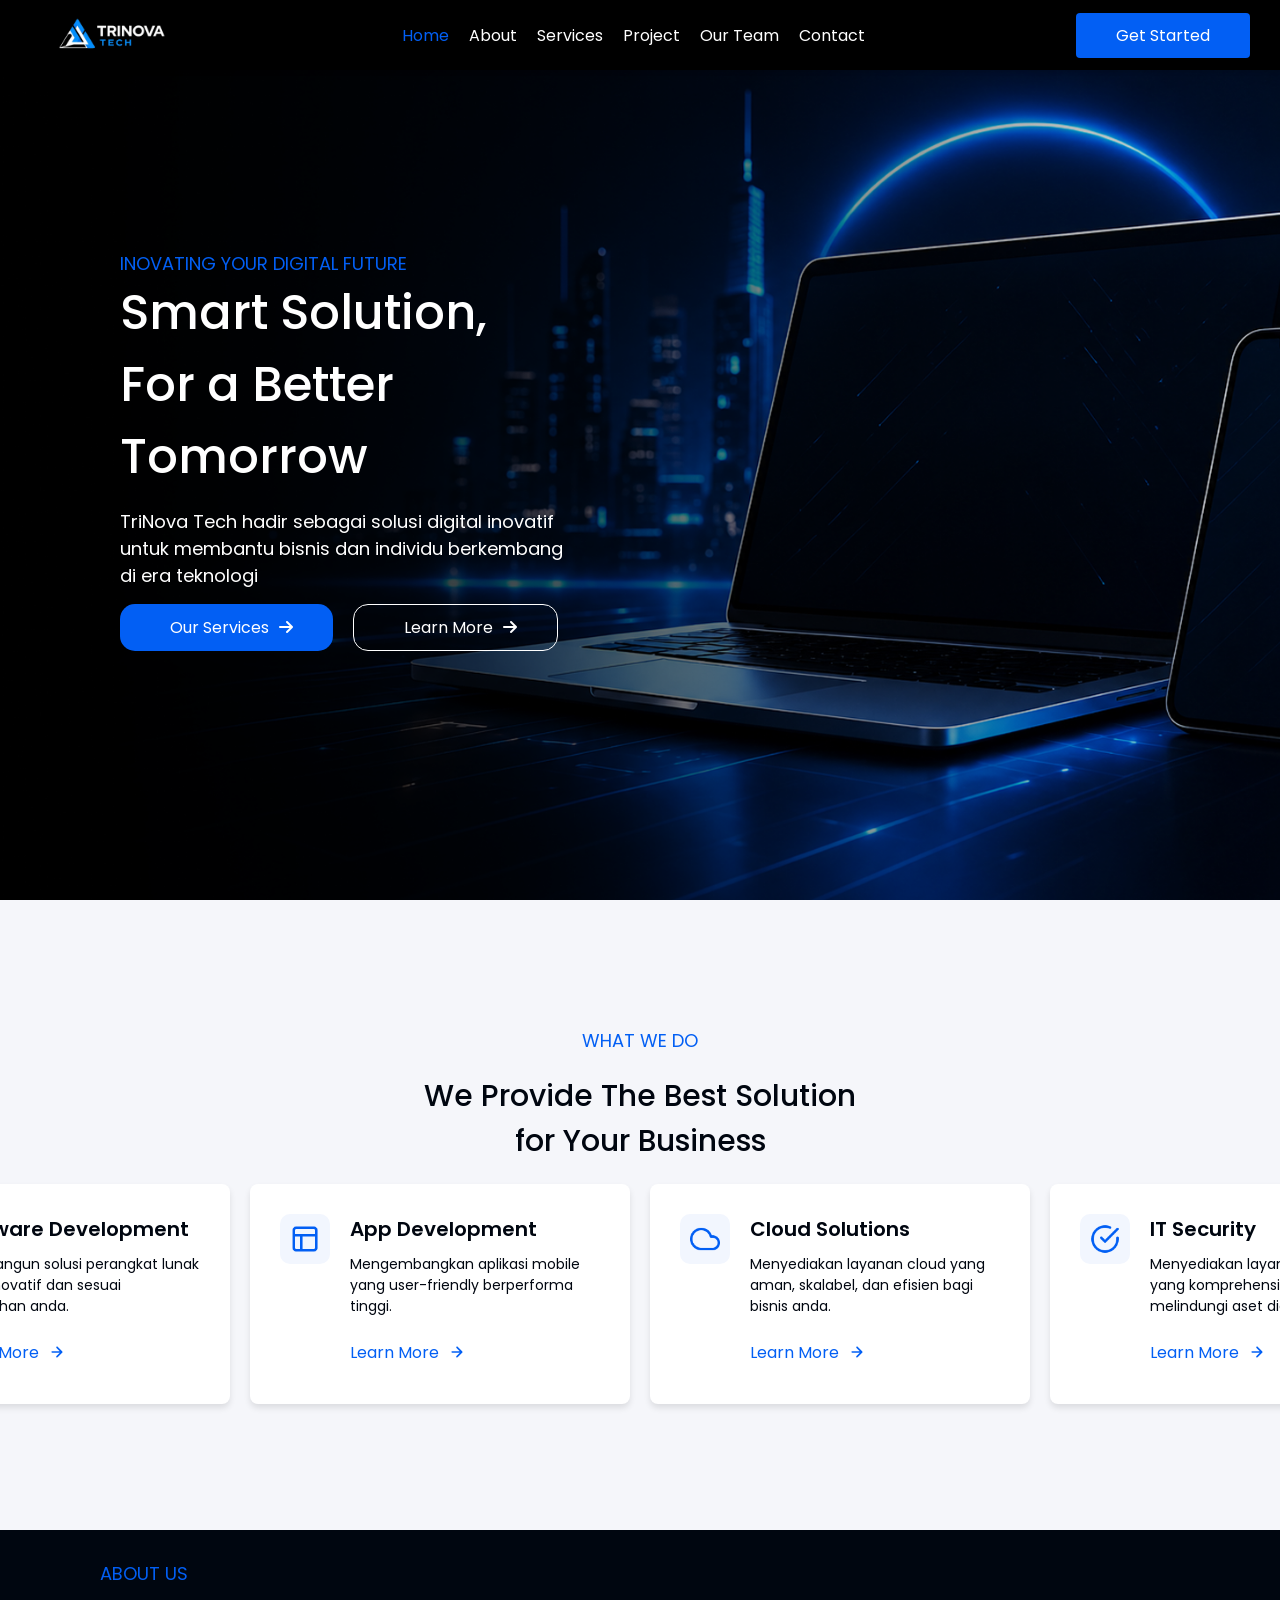
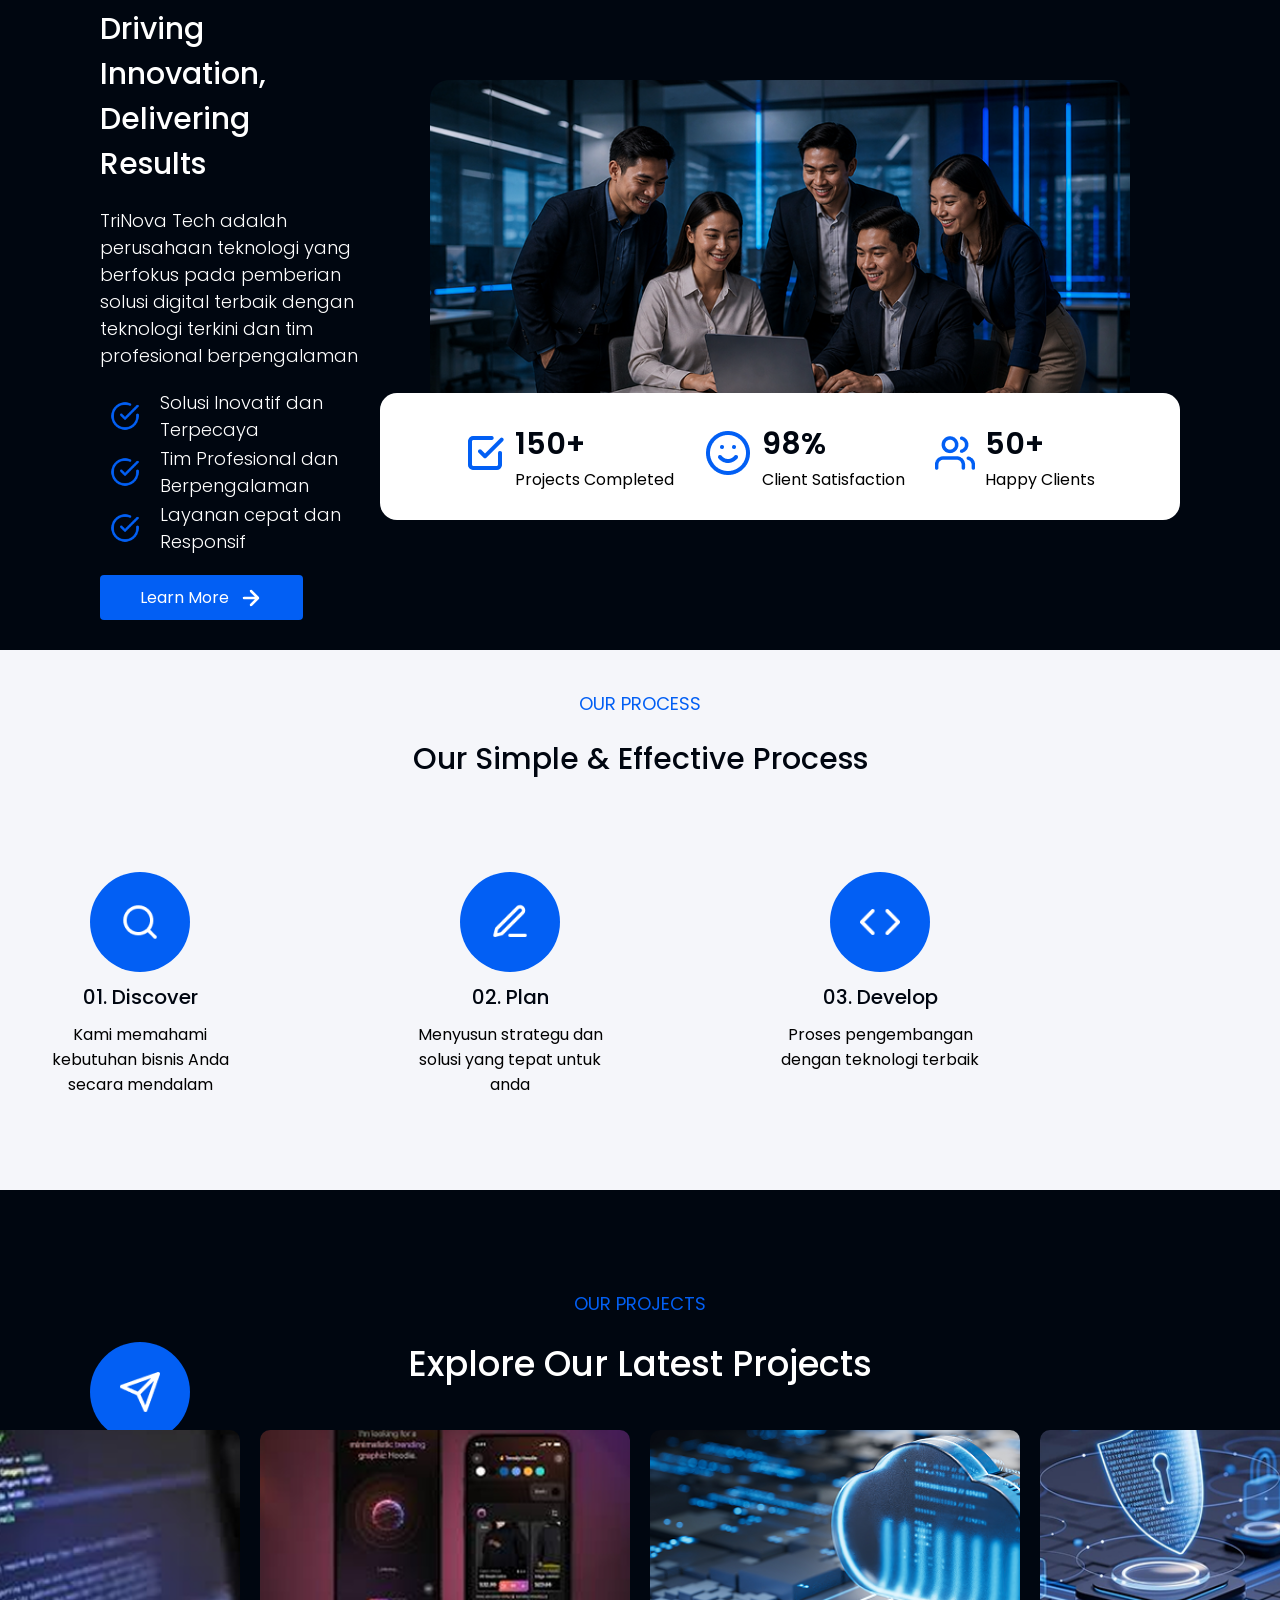
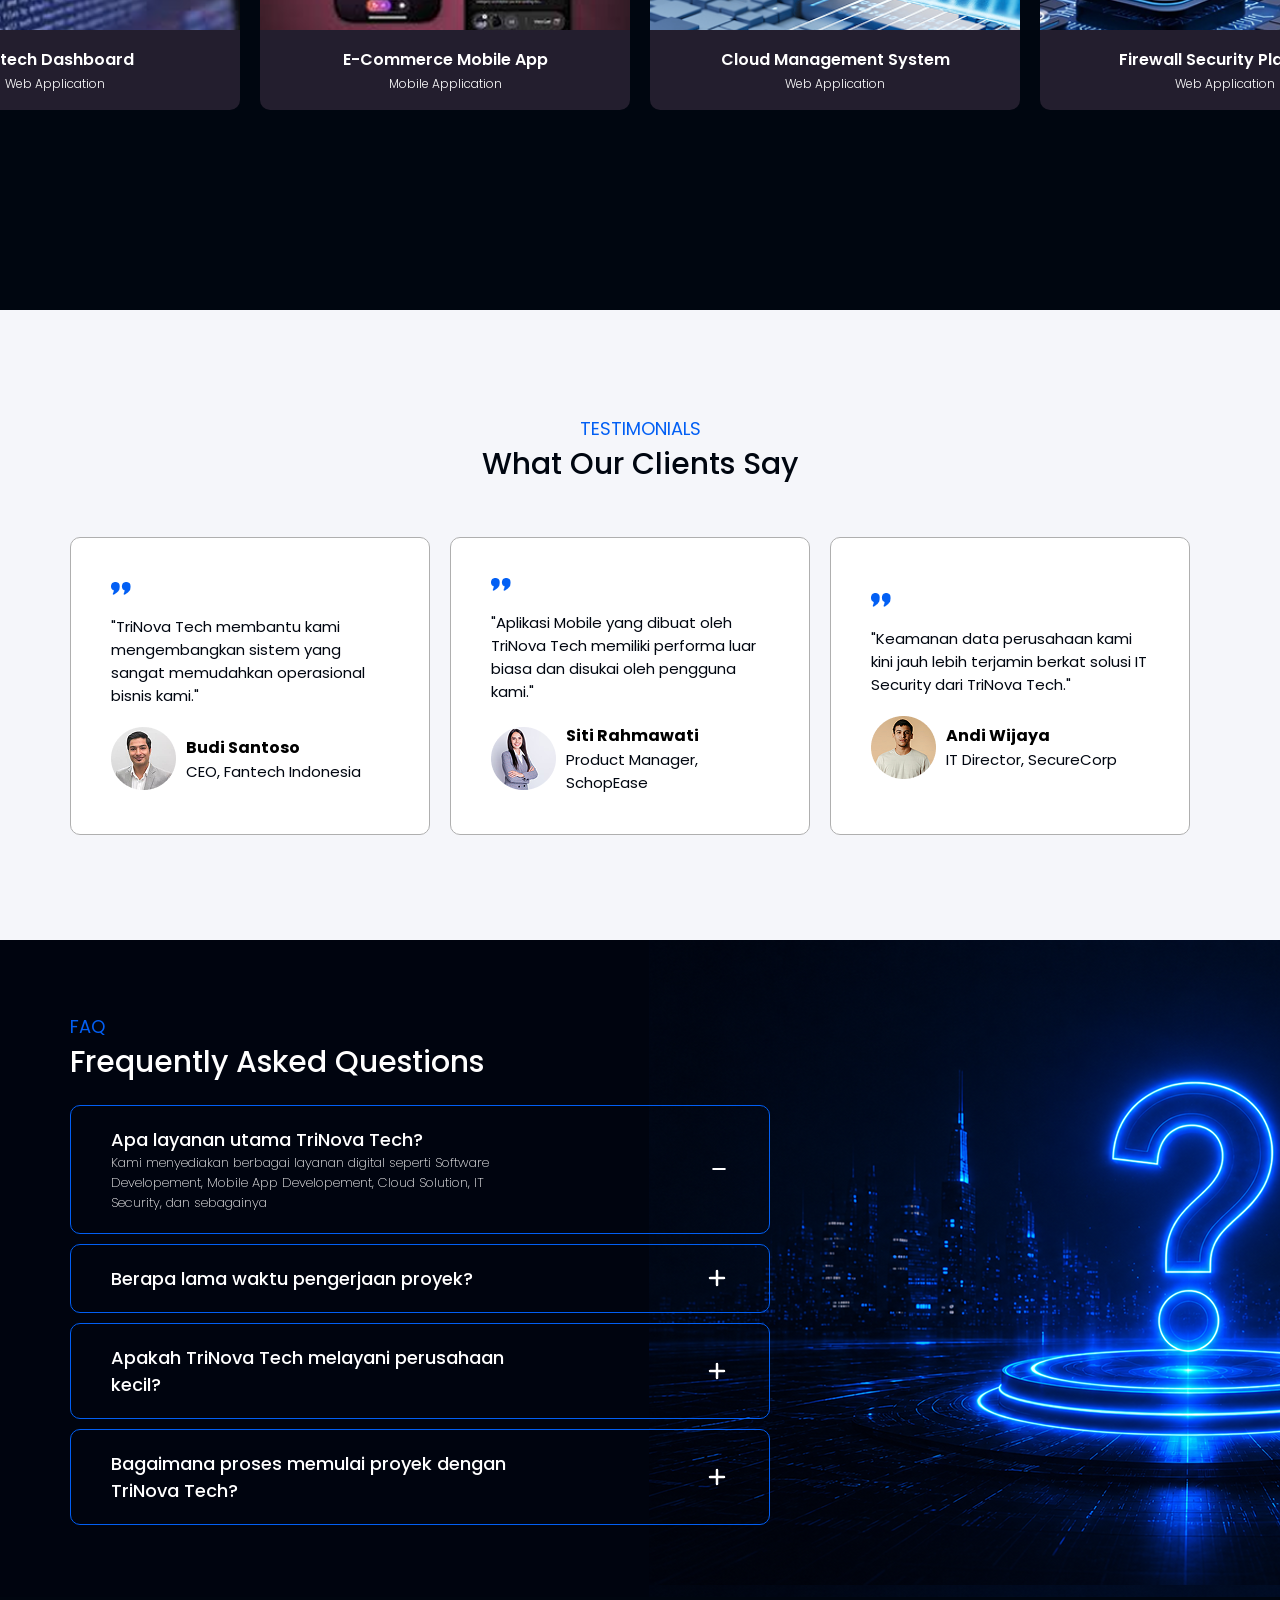
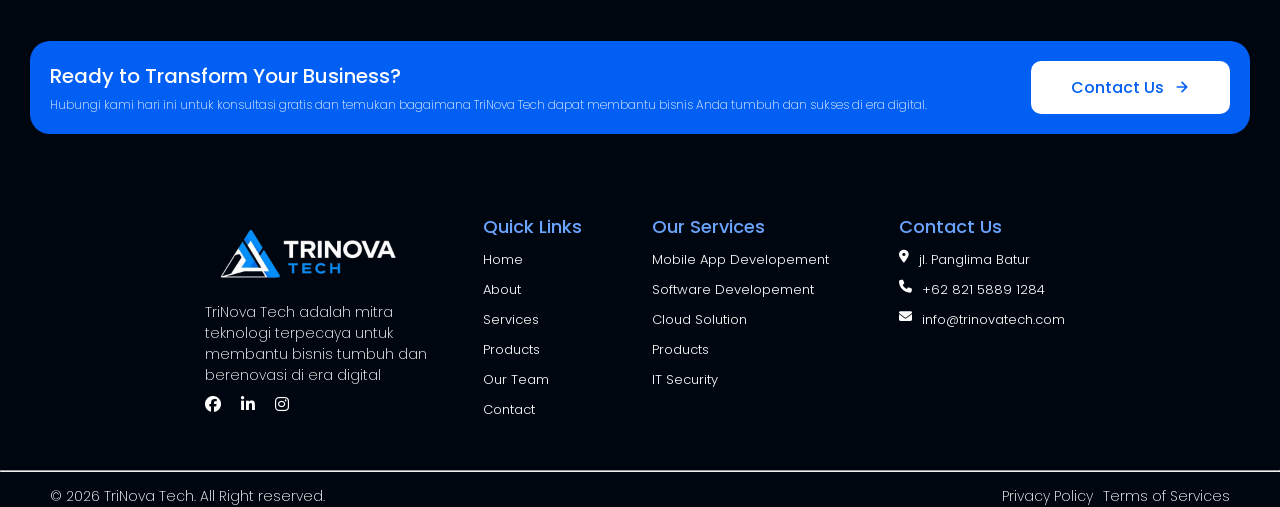
==== index.html @ bb0072ca "commit" ====
<!DOCTYPE html>
<html lang="en">
<head>
    <meta charset="UTF-8">
    <meta name="viewport" content="width=device-width, initial-scale=1.0">
    <title>Document</title>
    <link rel="stylesheet" href="css/style.css">
    <link rel="preconnect" href="https://fonts.googleapis.com">
    <link rel="preconnect" href="https://fonts.gstatic.com" crossorigin>
    <link href="https://fonts.googleapis.com/css2?family=Poppins:wght@100;200;300;400;500;600;700;800;900&display=swap" rel="stylesheet">
    <link rel="stylesheet" href="https://cdnjs.cloudflare.com/ajax/libs/font-awesome/6.5.1/css/all.min.css">
    <link href='https://unpkg.com/boxicons@2.1.4/css/boxicons.min.css' rel='stylesheet'>
</head>
<body>
    <!-- header -->
    <div class="header">
        <div class="logo">
            <img src="img/logo-text-white.png" alt="Logo" style="width: 160px;">
        </div>
        <ul class="navbar">
            <li><a href="index.html"   style="color: var(--blue-primary);">Home</a></li>
            <li><a href="about.html">About</a></li>
            <li><a href="services.html">Services</a></li>
            <li><a href="product.html">Project</a></li>
            <li><a href="team.html">Our Team</a></li>
            <li><a href="contact.html">Contact</a></li>
        </ul>
        <button>Get Started</button>
    </div>

    <!-- Banner -->
    <div class="banner">
        <div class="sect-one">
            <h5>inovating your digital future</h5>
            <h1>Smart Solution,</h1>
            <h1>For a Better Tomorrow</h1>
            <p>TriNova Tech hadir sebagai solusi digital inovatif untuk membantu bisnis dan individu berkembang di era teknologi</p>
            <div class="button-section">
                <div class="btn" style="background-color: var(--blue-primary);"><a href=""></a>Our Services <i class="fa-solid fa-arrow-right"></i></div>
                <div class="btn" style="border: 1px solid white;"><a href=""></a>Learn More<i class="fa-solid fa-arrow-right"></i></div>
            </div>
        </div>
        <div class="sect-one"></div>
    </div>

    <!-- what we do -->
    <div class="services">
        <h5>What We Do</h5>
        <h1>We Provide The Best Solution <br> for Your Business</h1>
        <div class="card-sect">
            <!-- card 1 -->
            <div class="card">
                <div class="logo-sect">
                    <img src="../img/logo/code.png" alt="">
                </div>
                <div class="desc-sect">
                    <div class="one">
                    <h3>Software Development</h3>
                    <p>Membangun solusi perangkat lunak yang inovatif dan sesuai kebutuhan anda.</p>
                    </div>
                    <div class="two">
                        <div class="cta"><a href="">Learn More</a><img src="../img/logo/arrow-right-blue.png" alt=""></div>
                    </div>
                </div>
            </div>
            <!-- card 2 -->
            <div class="card">
                <div class="logo-sect">
                    <img src="../img/logo/layout.png" alt="">
                </div>
                <div class="desc-sect">
                    <div class="one">
                    <h3>App Development</h3>
                    <p>Mengembangkan aplikasi mobile yang user-friendly berperforma tinggi.</p>
                    </div>
                    <div class="two">
                        <div class="cta"><a href="">Learn More</a><img src="../img/logo/arrow-right-blue.png" alt=""></div>
                    </div>
                </div>
            </div>
            <!-- card 3 -->
            <div class="card">
                <div class="logo-sect">
                    <img src="../img/logo/cloud.png" alt="">
                </div>
                <div class="desc-sect">
                    <div class="one">
                    <h3>Cloud Solutions</h3>
                    <p>Menyediakan layanan cloud yang aman, skalabel, dan efisien bagi bisnis anda.</p>
                    </div>
                    <div class="two">
                        <div class="cta"><a href="">Learn More</a><img src="../img/logo/arrow-right-blue.png" alt=""></div>
                    </div>
                </div>
            </div>
            <!-- card 3 -->
            <div class="card">
                <div class="logo-sect">
                    <img src="../img/logo/checklist-circle.png" alt="">
                </div>
                <div class="desc-sect">
                    <div class="one">
                    <h3>IT Security</h3>
                    <p>Menyediakan layanan keamanan IT yang komprehensif untuk melindungi aset digital anda.</p>
                    </div>
                    <div class="two">
                        <div class="cta"><a href="">Learn More</a><img src="../img/logo/arrow-right-blue.png" alt=""></div>
                    </div>
                </div>
            </div>

        </div>
    </div>

    <!-- about us -->
    <div class="about">
        <div class="sect-onee">
            <h5>ABOUT US</h5>
            <h3>Driving Innovation, <br> Delivering Results</h3>
            <p>TriNova Tech adalah perusahaan teknologi yang berfokus pada pemberian solusi digital terbaik dengan teknologi terkini dan tim profesional berpengalaman</p>
            <div class="menu-sect">
                <div class="sect"><img src="../img/logo/checklist-circle.png" alt=""><p>Solusi Inovatif dan Terpecaya</p></div>
                <div class="sect"><img src="../img/logo/checklist-circle.png" alt=""><p>Tim Profesional dan Berpengalaman</p></div>
                <div class="sect"><img src="../img/logo/checklist-circle.png" alt=""><p>Layanan cepat dan Responsif</p></div>
            </div>
            <button>Learn More <img src="img/logo/arrow-right.png" alt=""></button>
        </div>
        <div class="sect-twoo">
            <img class="about-img" src="../img/placehorder/img-2.png" alt="">

            <div class="menu-sect">
                <!-- one -->
                <div class="menu" style="color: black;">
                    <div class="logo"><img src="../img/logo/checklist-square-blue.png" alt=""></div>
                    <div class="desc">
                        <h3>150+</h3>
                        <p>Projects Completed</p>
                    </div>
                </div>
                <!-- one -->
                <div class="menu" style="color: black;">
                    <div class="logo"><img src="../img/logo/smile-blue.png" alt=""></div>
                    <div class="desc">
                        <h3>98%</h3>
                        <p>Client Satisfaction</p>
                    </div>
                </div>
                <!-- one -->
                <div class="menu" style="color: black;">
                    <div class="logo"><img src="../img/logo/users-blue.png" alt=""></div>
                    <div class="desc">
                        <h3>50+</h3>
                        <p>Happy Clients</p>
                    </div>
                </div>
            </div>

        </div>
    </div>

    <!-- process -->
    <div class="process">
        <h5>OUR PROCESS</h5>
        <h3>Our Simple & Effective Process</h3>
        <div class="sect-menu">
            <div class="s-menu">
                <div class="logo"><img src="../img/logo/search.png" alt=""></div>
                <h4>01. Discover</h4>
                <p>Kami memahami kebutuhan bisnis Anda secara mendalam</p>
            </div>
            <div class="s-menu">
                <div class="logo"><img src="../img/logo/edit.png" alt=""></div>
                <h4>02. Plan</h4>
                <p>Menyusun strategu dan solusi yang tepat untuk anda</p>
            </div>
            <div class="s-menu">
                <div class="logo"><img src="../img/logo/code-white.png" alt=""></div>
                <h4>03. Develop</h4>
                <p>Proses pengembangan dengan teknologi terbaik</p>
            </div>
            <div class="s-menu">
                <div class="logo"><img src="../img/logo/send.png" alt="" ></div>
                <h4>04. Deliver</h4>
                <p>Mengirim solusi berkualitas tepat waktu</p>
            </div>
        </div>
    </div>

    <!-- projects/products -->
    <div class="products">
        <h5>OUR PROJECTS</h5>
        <h3>Explore Our Latest Projects</h3>
        <div class="product-menu">
            <!-- 1 p -->
            <div class="p-menu">
                <div class="pm-img">
                    <img src="img/placehorder-2/img-1.png" alt="">
                </div>
                <div class="pm-desc">
                    <h4>Fintech Dashboard</h4>
                    <p>Web Application</p>
                </div>
            </div>
            <!-- 1 p -->
            <div class="p-menu">
                <div class="pm-img">
                    <img src="img/placehorder-2/img-2.png" alt="">
                </div>
                <div class="pm-desc">
                    <h4>E-Commerce Mobile App</h4>
                    <p>Mobile Application</p>
                </div>
            </div>
            <!-- 1 p -->
            <div class="p-menu">
                <div class="pm-img">
                    <img src="img/placehorder-2/img-3.png" alt="">
                </div>
                <div class="pm-desc">
                    <h4>Cloud Management System</h4>
                    <p>Web Application</p>
                </div>
            </div>
            <!-- 1 p -->
            <div class="p-menu">
                <div class="pm-img">
                    <img src="img/placehorder-2/img 4.png" alt="">
                </div>
                <div class="pm-desc">
                    <h4>Firewall Security Platform</h4>
                    <p>Web Application</p>
                </div>
            </div>
        </div>  
    </div>
    <div class="testi">
    <h5>TESTIMONIALS</h5>
    <h3>What Our Clients Say</h3>

    <div class="card-sectt">
        <i id="prev" class="fa-solid fa-chevron-left"></i>

        <div class="slider-container">
            <div class="slider" id="slider">

                <!-- card 1 -->
                <div class="card">
                    <img style="width: 20px;" src="img/logo/quotation.png" alt="">
                    <p>"TriNova Tech membantu kami mengembangkan sistem yang sangat memudahkan operasional bisnis kami."</p>

                    <div class="box">
                        <img src="../img/person/one.png" alt="">
                        <div class="desc">
                            <h4>Budi Santoso</h4>
                            <p>CEO, Fantech Indonesia</p>
                        </div>
                    </div>
                </div>

                <!-- card 2 -->
                <div class="card">
                    <img style="width: 20px;" src="img/logo/quotation.png" alt="">
                    <p>"Aplikasi Mobile yang dibuat oleh TriNova Tech memiliki performa luar biasa dan disukai oleh pengguna kami."</p>

                    <div class="box">
                        <img src="../img/person/two.png" alt="">
                        <div class="desc">
                            <h4>Siti Rahmawati</h4>
                            <p>Product Manager, SchopEase</p>
                        </div>
                    </div>
                </div>

                <!-- card 3 -->
                <div class="card">
                    <img style="width: 20px;" src="img/logo/quotation.png" alt="">
                    <p>"Keamanan data perusahaan kami kini jauh lebih terjamin berkat solusi IT Security dari TriNova Tech."</p>

                    <div class="box">
                        <img src="../img/person/three.png" alt="">
                        <div class="desc">
                            <h4>Andi Wijaya</h4>
                            <p>IT Director, SecureCorp</p>
                        </div>
                    </div>
                </div>

                <!-- card 4 -->
                <div class="card">
                    <img style="width: 20px;" src="img/logo/quotation.png" alt="">
                    <p>"Pelayanan cepat, profesional, dan hasil akhir sangat memuaskan."</p>

                    <div class="box">
                        <img src="../img/person/four.png" alt="">
                        <div class="desc">
                            <h4>Rina Putri</h4>
                            <p>Founder, StartupX</p>
                        </div>
                    </div>
                </div>

                <!-- card 5 -->
                <div class="card">
                    <img style="width: 20px;" src="img/logo/quotation.png" alt="">
                    <p>"Tim mereka sangat komunikatif selama project berlangsung."</p>

                    <div class="box">
                        <img src="../img/person/five.png" alt="">
                        <div class="desc">
                            <h4>Dimas Prakoso</h4>
                            <p>CTO, Digital Corp</p>
                        </div>
                    </div>
                </div>

                <!-- card 6 -->
                <div class="card">
                    <img style="width: 20px;" src="img/logo/quotation.png" alt="">
                    <p>"TriNova Tech membantu transformasi digital perusahaan kami secara signifikan."</p>

                    <div class="box">
                        <img src="../img/person/six.png" alt="">
                        <div class="desc">
                            <h4>Nadia Salsabila</h4>
                            <p>Manager, Nexa Group</p>
                        </div>
                    </div>
                </div>

            </div>
        </div>

        <i id="next" class="fa-solid fa-chevron-right"></i>
    </div>
</div>

    <!-- FAQ Section -->
    <div class="faq">
        <div class="onee">
            <h5>FAQ</h5>
            <h3 style="color: white;">Frequently Asked Questions</h3>
            <div class="boxxes">
                <!-- box-opened -->
                <div class="box">
                    <div class="b-desc">
                        <h4>Apa layanan utama TriNova Tech?</h4>
                        <p>Kami menyediakan berbagai layanan digital seperti Software Developement, Mobile App Developement, Cloud Solution, IT Security, dan sebagainya</p>
                    </div>
                    <img src="../img/logo/minus.png" alt="">
                </div>
                <div class="box">
                    <div class="b-desc">
                        <h4>Berapa lama waktu pengerjaan proyek?</h4>
                        <p></p>
                    </div>
                    <img src="../img/logo/plus.png" alt="">
                </div>
                <div class="box">
                    <div class="b-desc">
                        <h4>Apakah TriNova Tech melayani perusahaan kecil?</h4>
                        <p></p>
                    </div>
                    <img src="../img/logo/plus.png" alt="">
                </div>
                <div class="box">
                    <div class="b-desc">
                        <h4>Bagaimana proses memulai proyek dengan TriNova Tech?</h4>
                        <p></p>
                    </div>
                    <img src="../img/logo/plus.png" alt="">
                </div>
            </div>
        </div>
        <div class="twoo">
            
        </div>
        
    </div>
    <div class="end">
        <div class="container">
            <div class="content">
                <h3 style="color: white;">Ready to Transform Your Business?</h3>
                <p style="color: white;">Hubungi kami hari ini untuk konsultasi gratis dan temukan bagaimana TriNova Tech dapat membantu bisnis Anda tumbuh dan sukses di era digital.</p>
            </div>
            <button><a href="">Contact Us</a><img src="img/logo/arrow-right-blue.png" alt=""></button>
        </div>
    </div>

    <!-- footer -->
    <div class="footer">
        <div class="content-footer">
            <div class="frame-one">
                <img src="img/logo-text-white.png" alt="" style="width: 200px;">
                <p>TriNova Tech adalah mitra teknologi terpecaya untuk membantu bisnis tumbuh dan berenovasi di era digital</p>
                <div class="logomeds">
                    <i class="fa-brands fa-facebook"></i>
                    <i class="fa-brands fa-linkedin-in"></i>
                    <i class="fa-brands fa-instagram"></i>
                </div>
            </div>
            <div class="frame-list">
                <div class="list">
                    <h4>Quick Links</h4>
                    <div class="list-menu">
                        <a href="">Home</a>
                        <a href="">About</a>
                        <a href="">Services</a>
                        <a href="">Products</a>
                        <a href="">Our Team</a>
                        <a href="">Contact</a>
                    </div>
                </div>
                <div class="list">
                    <h4>Our Services</h4>
                    <div class="list-menu">
                        <a href="">Mobile App Developement</a>
                        <a href="">Software Developement</a>
                        <a href="">Cloud Solution</a>
                        <a href="">Products</a>
                        <a href="">IT Security</a>
                    </div>
                </div>
                <div class="list">
                    <h4>Contact Us</h4>
                    <div class="list-menu">
                        <a href=""><i class="fa-solid fa-location-dot"></i>jl. Panglima Batur</a>
                        <a href=""><i class="fa-solid fa-phone"></i>+62 821 5889 1284</a>
                        <a href=""><i class="fa-solid fa-envelope"></i>info@trinovatech.com</a>
                    </div>
                </div>
            </div>
        </div>
        <hr>
        <div class="new">
            <div class="oneo">
                <p style="color: white;">© 2026 TriNova Tech. All Right reserved. </p>
            </div>
            <div class="twot">
                <p style="color: white;">Privacy Policy</p>
                <p style="color: white;">Terms of Services</p>
            </div>
        </div>
    </div>

    <script src="js/index.js"></script>
</body>
</html>
---- css/style.css ----
* {
    margin: 0;
    padding: 0;
    box-sizing: border-box;
    font-family: 'Poppins', sans-serif;
}

body {
    background-color: var(--soft-blue-white);
}

:root {
    --blue-primary: #025FF4;
    --soft-blue-white: #F5F6FA;
    --white: #FFFFFF;
    --dark-blue: #000610;
    --black: #000000;
    --soft-blue: #F2F6FE;
    --grey: rgb(175, 175, 175);
}

.header {
    display: flex;
    justify-content: space-between;
    align-items: center;
    width: 100%;
    height: 70px;
    box-shadow: 0 2px 4px rgba(0, 0, 0, 0.1);
    background-color: var(--black);
    padding: 20px 30px;
    position: fixed;
    z-index: 999;
}

.header .logo img {
    display: flex;
    align-items: center;
    gap: 10px;
    padding: 20px;
}

.header .navbar {
    display: flex;
    align-items: center;
    gap: 20px;
    padding: 20px;
}

.navbar {
    list-style: none;
    display: flex;
    gap: 20px;
    color: white;
}

.navbar a{
    text-decoration: none;
    color: var(--white);
    font-size: 16px;
    transition: color 0.3s ease;
}

.navbar a:hover {
    color: var(--blue-primary);
}

.header button {
    padding: 10px 40px;
    background-color: var(--blue-primary);
    color: var(--white);
    border: none;
    border-radius: 4px;
    cursor: pointer;
    font-size: 16px;
    transition: all 0.3s ease;
}

.header button:hover {
    background-color: var(--white);
    color: var(--blue-primary);
}


/* ------------ALL SECTION DO-------------- */
h5 {
    font-size: 18px;
    color: var(--blue-primary);
    font-weight: 400;
    text-transform: uppercase;
}
h3 {
    font-size: 30px;
    color: var(--dark-blue);
    font-weight: 600;
}

/* -------------BANNEEEERRRRRRRRRRRRRRRRRRRRRR------------------- */
.banner {
    display: grid;
    background-image: url('../img/banner.png');
    background-size: cover;
    background-position: center;
    height: 100vh;
    width: 100%;
    grid-template-columns: repeat(2, 1fr);
    grid-template-rows: repeat(1, 1fr);
    padding: 60px;

}

.banner .sect-one {
    display: flex;
    flex-direction: column;
    justify-content: center;
    align-items: flex-start;
    gap: 0px;
    padding: 20px 60px;
}

.sect-one h1 {
    font-size: 48px;
    color: var(--white);
    font-weight: 500;
}

.sect-one p {
    font-size: 18px;
    color: var(--white);
    font-weight: 400;
    max-width: 500px;
    margin: 15px 0;
}

.button-section .btn {
    padding: 10px 40px;
    border: none;
    border-radius: 15px;
    cursor: pointer;
    font-size: 16px;
    transition: all 0.3s ease;
    display: flex;
    align-items: center;
    gap: 10px;
    color: var(--white);
}

.button-section {
    display: flex;
    gap: 20px;
}
.btn:hover {
    gap: 20px;
}

/* ------------SERVICES--------------- */
.services {
    display: flex;
    height: 70vh;
    flex-direction: column;
    justify-content: center;
    align-items: center;
    gap: 20px;
    padding: 60px 20px;
    background-color: var(--soft-blue-white);
}

.services h1 {
    font-size: 30px;
    color: var(--dark-blue);
    text-align: center;
    max-width: 800px;
    font-weight: 500;
}

.services .card {
    background-color: var(--white);
    box-shadow: 0 4px 6px rgba(0, 0, 0, 0.1);
    padding: 30px;
    border-radius: 8px;
    width: 380px;
    height: 220px;
    display: flex;
    flex-direction: row;
    gap: 20px;
    transition: all 0.3s ease;
}

.card:hover {
    transform: translateY(-5px);
}

.card .one {
    display: flex;
    flex-direction: column;
    justify-content: center;
    align-items: flex-start;
    gap: 10px;
}

.card .two {
    display: flex;
    flex-direction: column;
    justify-content: center;
    align-items: flex-start;
    gap: 10px;
}

.two .cta {
    display: flex;
    align-items: center;
    gap: 10px;
}
.cta a {
    text-decoration: none;
    color: var(--blue-primary);
    font-size: 16px;
    padding: 20px 0px;
    transition: color 0.3s ease;
}
.services .logo-sect img {
    width: 50px;
    height: 50px;
    background-color: var(--soft-blue);
    padding: 10px;
    border-radius: 10px;
}

.card .desc-sect {
    display: flex;
    flex-direction: column;
    gap: 3px;
}
.card h3 {
    font-size: 20px;
    color: var(--dark-blue);
    font-weight: 600;
}

.card  p {
    font-size: 14px;
    color: var(--dark-blue);
    font-weight: 400;
    max-width: 300px;
}

.services .card-sect {
    display: flex;
    gap: 20px;
}

/* -------------------about----------------- */
.about {
    display: flex;
    flex-direction: row;
    justify-content: space-between;
    height: 80vh;
    width: 100%;
    gap: 20px;
    padding: 100px;
    background-color: var(--dark-blue);
}

.sect-onee p {
    font-size: 18px;
    color: var(--white);
    font-weight: 300;
    max-width: 500px;
}

.sect-onee h3 {
    font-size: 30px;
    color: var(--white);
    font-weight: 500;
}

.about .sect-onee {
    display: flex;
    flex-direction: column;
    justify-content: center;
    align-items: flex-start;
    gap: 20px;
}

.sect-onee .menu-sect {
    display: flex;
    flex-direction: column;
    gap: 2px;
}

.sect-onee .menu-sect .sect {
    display: flex;
    align-items: center;
    gap: 10px;
}

.sect-onee .menu-sect  .sect img {
    width: 50px;
    height: 50px;
    padding: 10px;
    border-radius: 10px;
}

.about button {
    display: flex;
    flex-direction: row;
    align-items: center;
    justify-self: center;
    gap: 10px;
    padding: 10px 40px;
    background-color: var(--blue-primary);
    color: var(--white);
    border: none;
    border-radius: 4px;
    cursor: pointer;
    font-size: 16px;
    transition: all 0.3s ease;
}

.sect-twoo {
    display: flex;
    flex-direction: column;
    justify-content: center;
    align-items: center;
    gap: 20px;
    transform: translateY(50px);
}

.sect-twoo .about-img {
    display: flex;
    align-items: center;
    justify-content: center;
    width: 700px;
    object-fit: cover;
    border-radius: 10px;
}

.about .sect-twoo .menu-sect {
    display: flex;
    align-items: center;
    justify-content: center;
    height: 150px;
    width: 800px;
    flex-direction: row;
    gap: 30px;
    background-color: var(--white);
    border-radius: 17px;
    transform: translateY(-80px);
    padding: 20px;
}


.sect-twoo .menu-sect .menu {
    display: flex;
    flex-direction: row;
    align-items: center;
    gap: 10px;
}

/* -------------------process----------------- */
.process {
    display: flex;
    flex-direction: column;
    align-items: center;
    text-align: center;
    gap: 20px;
    padding: 40px;
    height: 60vh;
}

.process h3 {
    font-size: 30px;
    color: var(--dark-blue);
    font-weight: 500;
    padding-bottom: 70px;
}

.process .sect-menu {
    display: flex;
    flex-direction: row;
    align-items: center;
    gap: 170px;
    flex-wrap: wrap;
}

.s-menu {
    display: flex;
    flex-direction: column;
    align-items: center;
    gap: 10px;
    width: 200px;
    height: 300px;
}

.s-menu .logo img {
    width: 100%;
    padding: 10px;
}

.s-menu .logo {
    display: flex;
    align-items: center;
    justify-content: center;
    background-color: var(--blue-primary);
    width: 100px;
    height: 100px;
    padding: 20px;
    border-radius: 110px;
}

.s-menu h4 {
    font-size: 20px;
    color: var(--dark-blue);
    font-weight: 500;
}

/* -------------------products --------------- */
.products {
    display: flex;
    flex-direction: column;
    align-items: center;
    gap: 20px;
    padding: 100px 20px;
    height: 80vh;
    background-color: var(--dark-blue);
}

.products h3 {
    font-size: 35px;
    color: var(--white);
    font-weight: 500;
    padding-bottom: 20px;
}

.product-menu {
    display: flex;
    flex-direction: row;
    align-items: center;
    gap: 20px;
}

.p-menu {
    width: 370px;
    height: 400px;
    overflow: hidden;
    border-radius: 10px;
}
.pm-img img {
    width: 100%;
    height: 200px;
    object-fit: cover;
    display: block  ;
}

.pm-desc {
    display: flex;
    height: 80px;
    flex-direction: column;
    align-items: center;
    justify-content: center;
    backdrop-filter: blur(10px);
    padding: 15px;
    color: rgb(255, 255, 255);
    background-color: rgb(35, 30, 46);
    border-radius: 0 0 10px 10px;
    gap: 3px;
}

.pm-desc h4 {
    font-size: 16px;
    color: var(--white);
    font-weight: 600;
}

.pm-desc p {
    font-size: 12px;
    color: var(--white);
    font-weight: 300;
}

/* ----testimonials---- */
.testi {
    display: flex;
    align-items: center;
    justify-content: center;
    flex-direction: column;
    height: 70vh;
    background-color: var(--soft-blue-white);
}

/* ----testimonials---- */
.testi {
    display: flex;
    align-items: center;
    justify-content: center;
    flex-direction: column;
}

.testi h3 {
    font-size: 30px;
    color: var(--dark-blue);
    font-weight: 500;
    padding-bottom: 50px;
}   

.testi .card-sectt {
    display: flex;
    flex-direction: row;
    align-items: center;
    justify-content: center ;
    gap: 20px;
}

.card-sectt .card {
    display: flex;
    flex-direction: column;
    justify-content: center;
    align-items: flex-start;
    gap: 20px;
    width: 400px;
    padding: 40px;
    background-color: var(--white);
    border-radius: 10px;
    border: 1px solid var(--grey);
    transition: all 0.3s ease;
}

.card-sectt .card .box {
    display: flex;
    align-items: center;
    gap: 10px;
}

.card-sectt .card p {
    font-size: 15px;
    color: var(--dark-blue);
    font-weight: 400;
}

.card-sectt i {
    padding: 20px;
    margin: 50px;
    width: 50px;
    height: 50px;
    display: flex;
    align-items: center;
    justify-content: center;
    border-radius: 1000px;
    border: 1px solid var(--black);
}

#prev, #next {
    width: 50px;
    height: 50px;
    border: none;
    border-radius: 50%;
    background: var(--blue-primary);
    color: white;
    cursor: pointer;
    font-size: 18px;
}

/* ---------------------faq section---------------- */
.faq {
    display: flex;
    height: 73vh;
    background: url(../img/banner-4.png) ;
    color: white;
    padding: 70px;
    gap: 50px;
}

.faq h3 {
    font-size: 30px;
    color: var(--white);
    font-weight: 500;
    padding-bottom: 20px;
}

.faq .onee {
    display: flex;
    flex-direction: column;
    align-items: flex-start;
    justify-content: center;
}

.faq .boxxes {
    display: flex;
    flex-direction: column;
    gap: 10px;
}

.boxxes .box {
    display: flex;
    align-items: center;
    justify-content: space-between;
    gap: 10px;
    border-radius: 10px;
    width: 700px;
    padding: 20px 40px;
    border: 1px solid var(--blue-primary);
}


.box .b-desc {
    width: 400px;
    gap: 20px;
}

.b-desc h4 {
    font-size: 18px;
    font-weight: 500;
    color: var(--white);
}
.b-desc p {
    font-size: 13px;
    gap: 30px;
    font-weight: 200;
}

/* end */
.end {
    display: flex;
    align-items: center;
    justify-content: center;
    height: 20vh;
    width: 100%;
    background-color: var(--dark-blue);
    padding: 30px;
}

.end .container {
    display: flex;
    color: var(--white);
    background-color: var(--blue-primary);
    padding: 20px;
    border-radius: 20px;
    width: 100%;
    justify-content: space-between;
}

.content {
    display: flex;
    flex-direction: column;
    gap: 5px;
}

.content h3 {
    font-size: 20px;
    color: var(--white);
    font-weight: 500;
}

.content p {
    font-size: 12px;
    color: var(--white);
    font-weight: 200;
}

.container button {
    display: flex;
    flex-direction: row;
    align-items: center;
    justify-content: center;
    gap: 10px;
    padding: 10px 40px;
    background-color: white;
    color: var(--blue-primary);
    border: none;
    border-radius: 10px;
    cursor: pointer;
    font-size: 16px;
    transition: all 0.3s ease;
}

.container button a {
    text-decoration: none;
    color: var(--blue-primary);
    font-weight: 500;
}

/* -----------------footer-------------------- */
.footer {
    display: flex ;
    align-items: center;
    justify-content: center;
    flex-direction: column;
    height: 330px;
    width: 100%;
    gap: 20px;
    background-color: var(--dark-blue);
}

.footer hr {
    width: 100%;
}

.footer p {
    font-size: 14px;
    font-weight: 200;
}

.content-footer {
    display: flex;
    align-items: center;
    justify-content: center;
    color: white;
    gap: 20px;
    padding: 20px;
}

.frame-one {
    display: flex;
    flex-direction: column;
    width: 20%;
    gap: 10px;
}

.logomeds {
    display: flex;
    gap: 20px;
}

.frame-list .list {
    display: flex;
    flex-direction: column;
    gap: 10px;
    padding: 10px;
}

.frame-list .list h4 {
    font-size: 18px;
    font-weight: 500;
    color: #6ba4ff;
}

.list .list-menu{
    display: flex;
    flex-direction: column;
    gap: 10px;
}
.list-menu a {
    text-decoration: none;
    color: white;
    font-size: 13px;
    font-weight: 300;
    display: flex;
    flex-direction: row;
    gap: 10px;
}
.list-menu a:hover {
    color: var(--blue-primary);

}

.frame-list {
    display: flex;
    gap: 50px;
}

.new {
    display: flex;
    align-items: center;
    justify-content: space-between;
    height: 10px;
    width: 100%;
    padding: 0 50px;
}

.twot {
    display: flex;
    gap: 10px;
}

.card-sectt {
    display: flex;
    align-items: center;
    gap: 20px;
}

.slider-container {
    width: 1140px; 
    overflow: hidden;
}

.slider {
    display: flex;
    gap: 20px;
    transition: transform 0.4s ease;
}

.card {
    min-width: 360px;
}
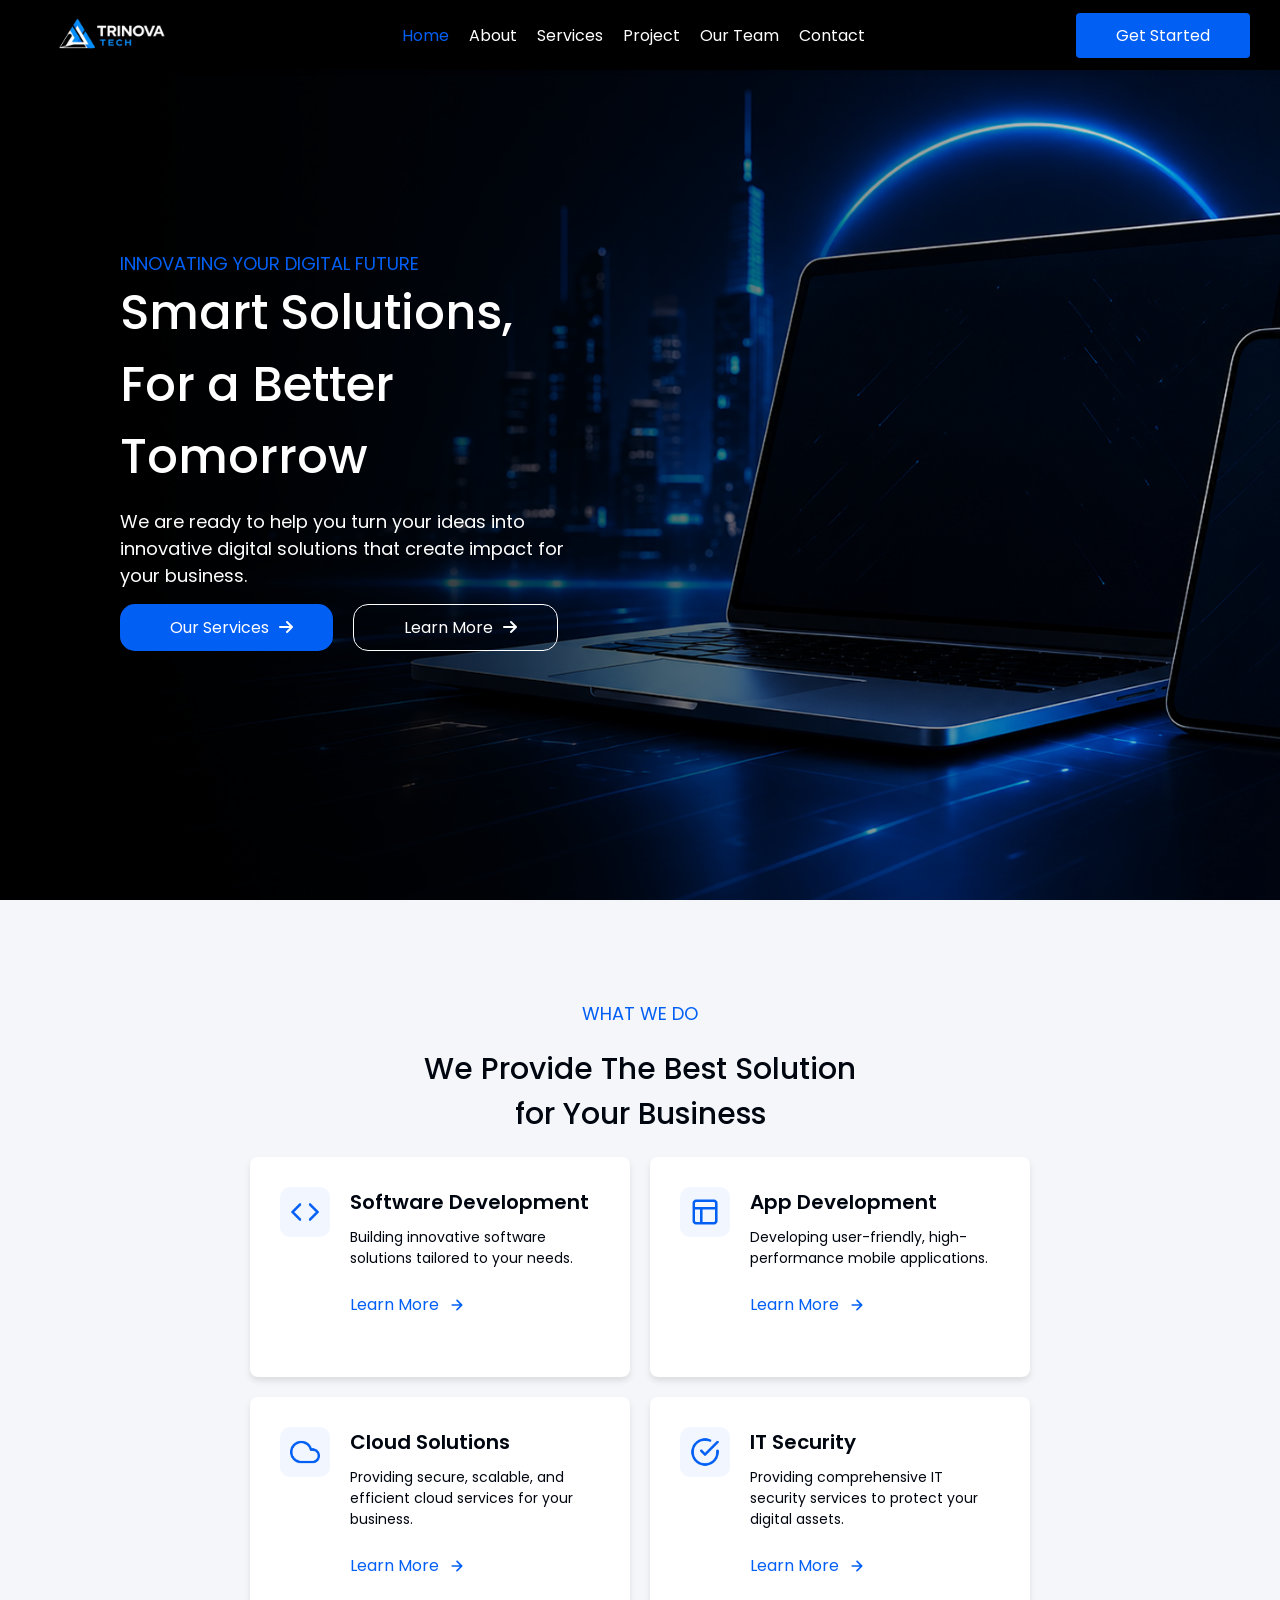
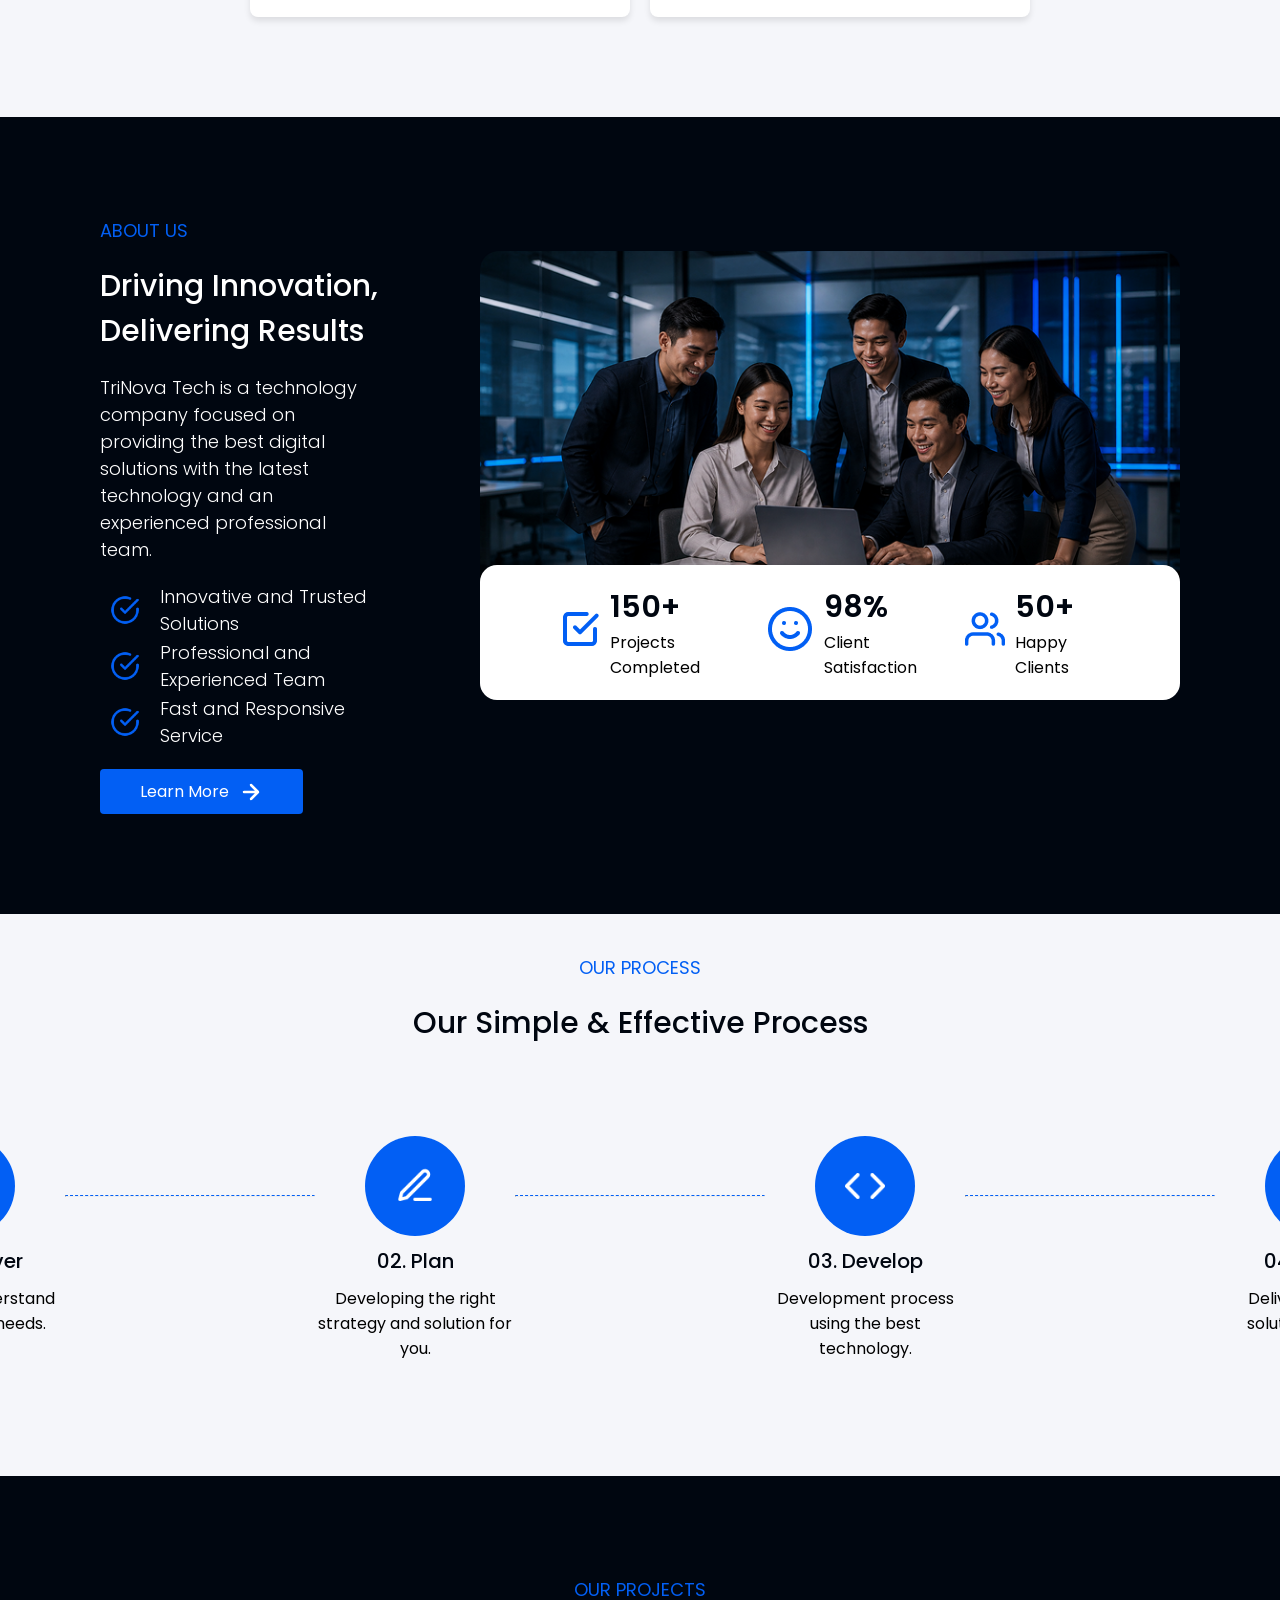
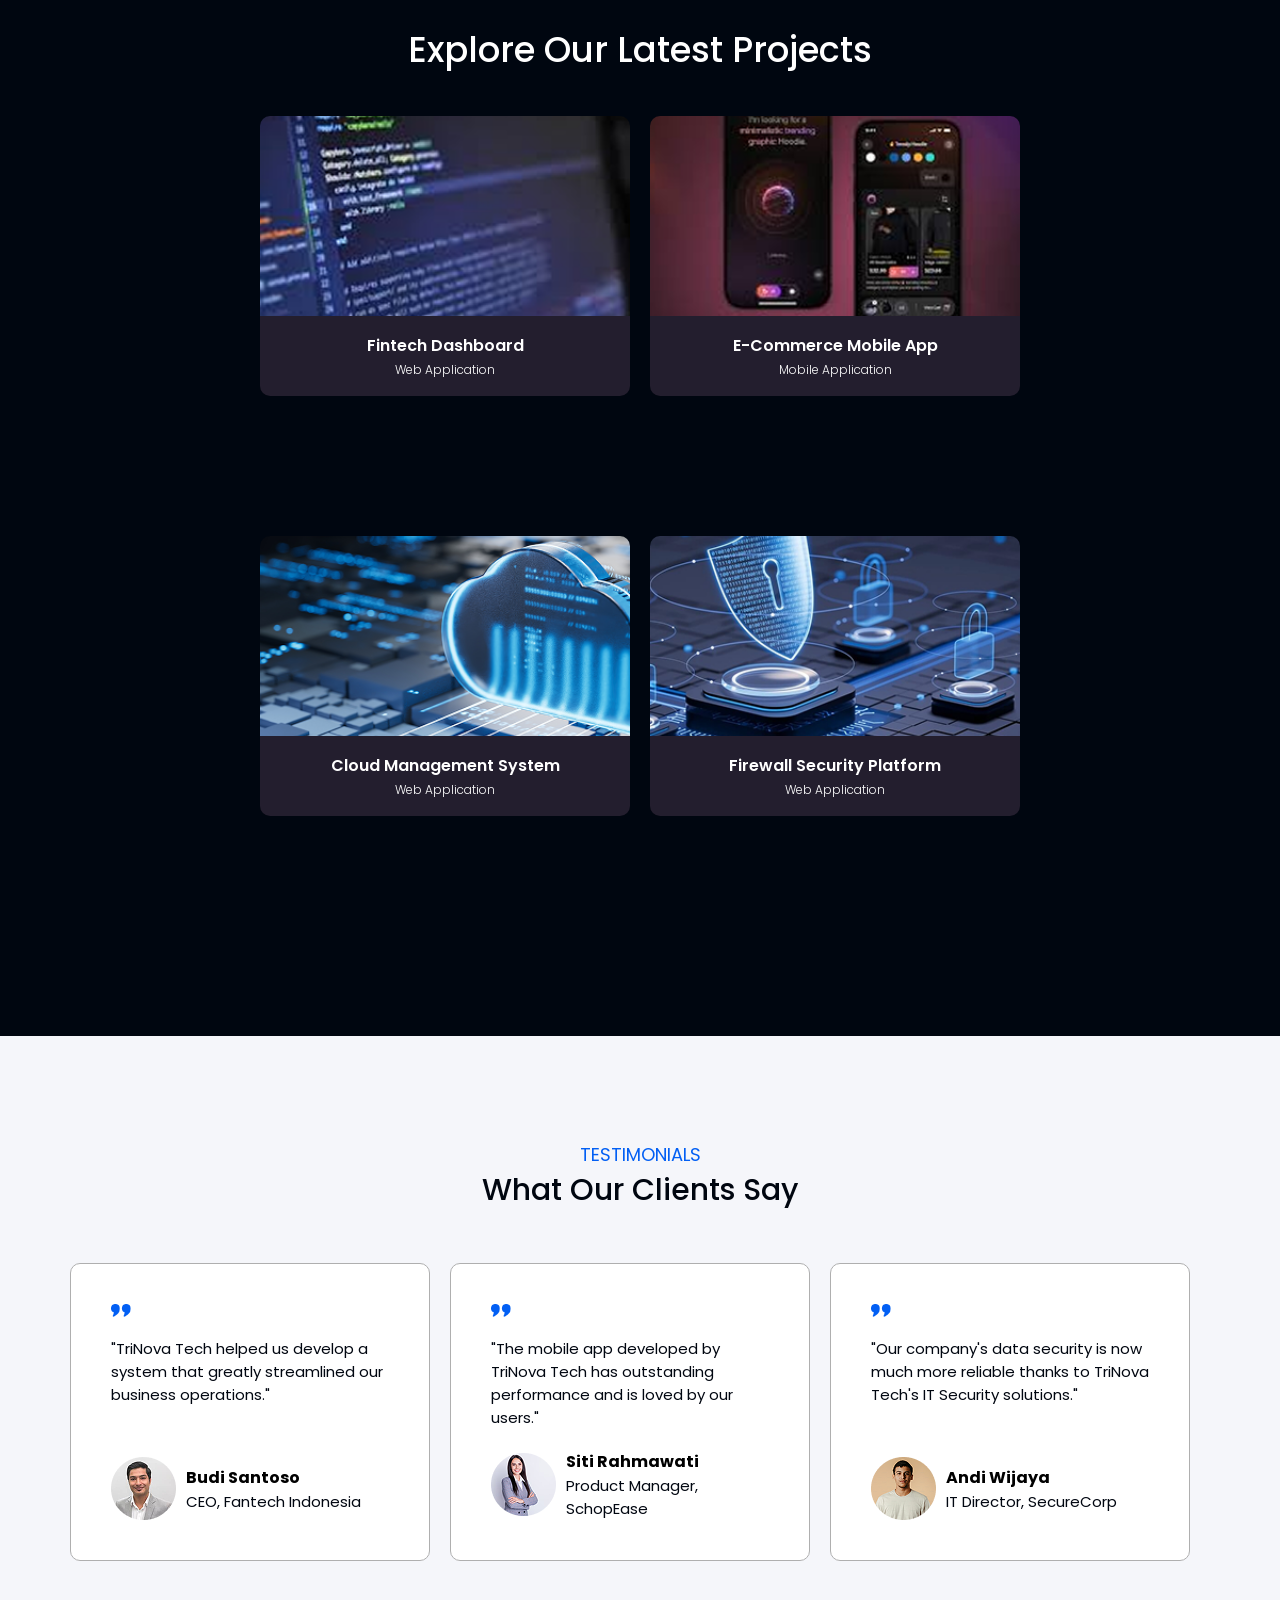
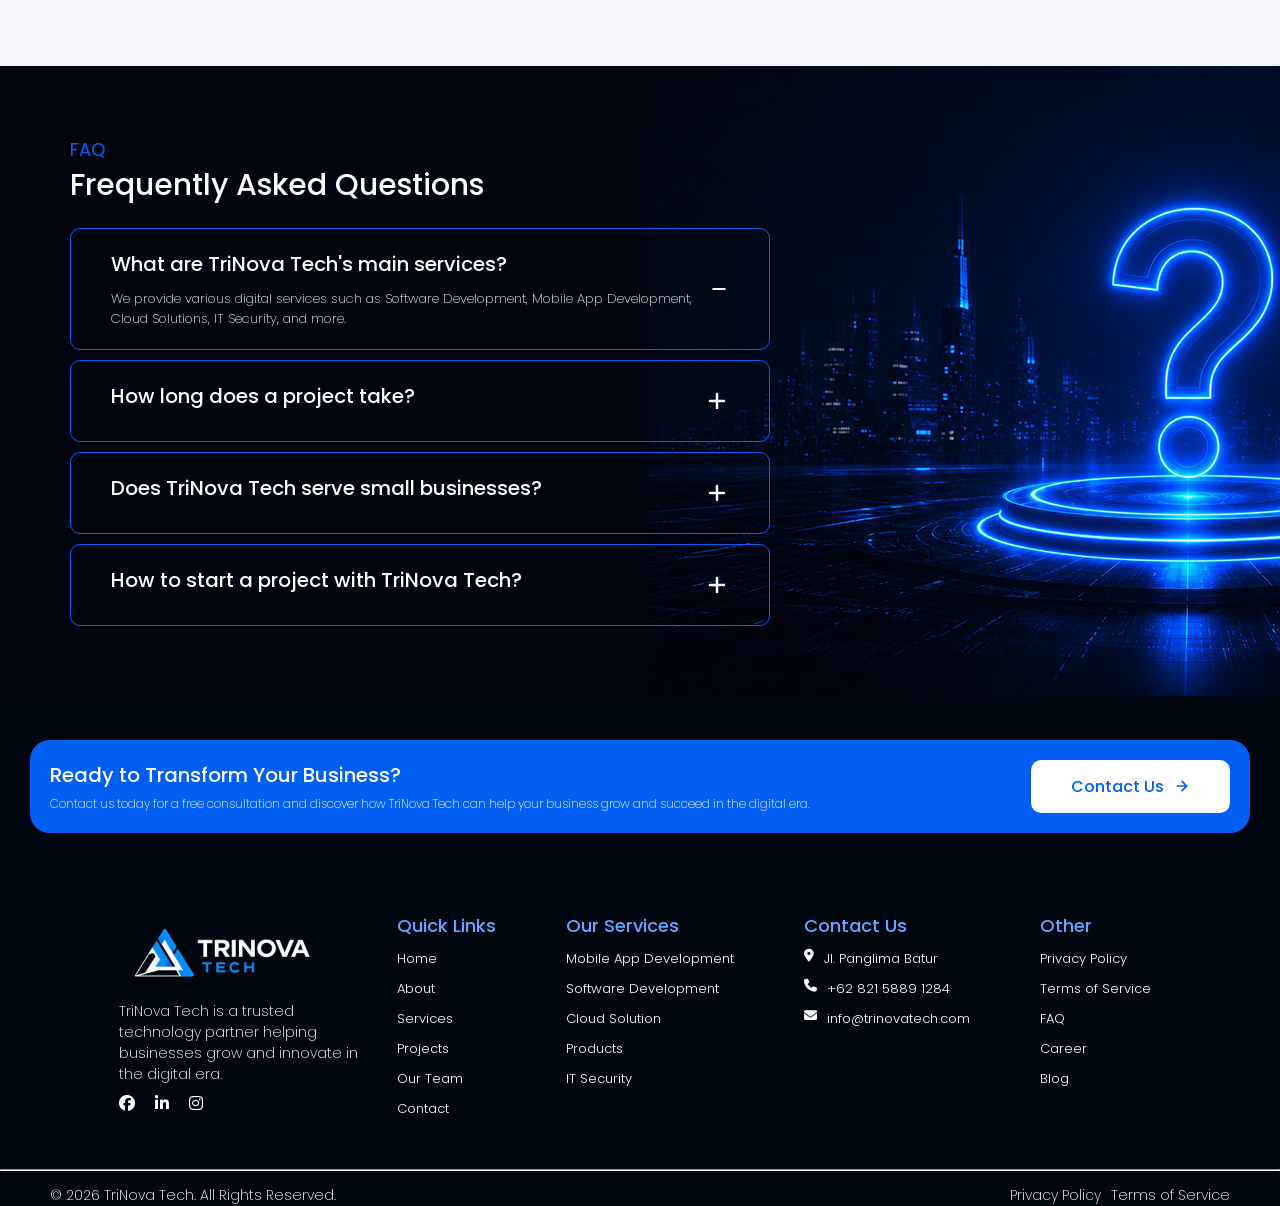
==== commit d2ead351: "Co-authored-by: RizqiAulia23 <aulnpc34@gmail.com>" ====
--- a/index.html
+++ b/index.html
@@ -3,7 +3,7 @@
 <head>
     <meta charset="UTF-8">
     <meta name="viewport" content="width=device-width, initial-scale=1.0">
-    <title>Document</title>
+    <title>TriNova Tech - Smart Solutions for a Better Tomorrow</title>
     <link rel="stylesheet" href="css/style.css">
     <link rel="preconnect" href="https://fonts.googleapis.com">
     <link rel="preconnect" href="https://fonts.gstatic.com" crossorigin>
@@ -12,6 +12,7 @@
     <link href='https://unpkg.com/boxicons@2.1.4/css/boxicons.min.css' rel='stylesheet'>
 </head>
 <body>
+    
     <!-- header -->
     <div class="header">
         <div class="logo">
@@ -25,19 +26,19 @@
             <li><a href="team.html">Our Team</a></li>
             <li><a href="contact.html">Contact</a></li>
         </ul>
-        <button>Get Started</button>
+        <button onclick="window.location.href='login.html'">Get Started</button>
     </div>
 
     <!-- Banner -->
     <div class="banner">
         <div class="sect-one">
-            <h5>inovating your digital future</h5>
-            <h1>Smart Solution,</h1>
-            <h1>For a Better Tomorrow</h1>
-            <p>TriNova Tech hadir sebagai solusi digital inovatif untuk membantu bisnis dan individu berkembang di era teknologi</p>
-            <div class="button-section">
-                <div class="btn" style="background-color: var(--blue-primary);"><a href=""></a>Our Services <i class="fa-solid fa-arrow-right"></i></div>
-                <div class="btn" style="border: 1px solid white;"><a href=""></a>Learn More<i class="fa-solid fa-arrow-right"></i></div>
+            <h5 class="reveal">innovating your digital future</h5>
+            <h1 class="reveal">Smart Solutions,</h1>
+            <h1 class="reveal">For a Better Tomorrow</h1>
+            <p class="reveal">We are ready to help you turn your ideas into innovative digital solutions that create impact for your business.</p>
+            <div class="button-section reveal">
+                <div class="btn" style="background-color: var(--blue-primary);"><a href="services.html"></a>Our Services <i class="fa-solid fa-arrow-right"></i></div>
+                <div class="btn" style="border: 1px solid white;" onclick="document.querySelector('.services').scrollIntoView({behavior: 'smooth'})"><a href=""></a>Learn More<i class="fa-solid fa-arrow-right"></i></div>
             </div>
         </div>
         <div class="sect-one"></div>
@@ -45,18 +46,18 @@
 
     <!-- what we do -->
     <div class="services">
-        <h5>What We Do</h5>
-        <h1>We Provide The Best Solution <br> for Your Business</h1>
+        <h5 class="reveal">What We Do</h5>
+        <h1 class="reveal">We Provide The Best Solution <br> for Your Business</h1>
         <div class="card-sect">
             <!-- card 1 -->
-            <div class="card">
+            <div class="card reveal">
                 <div class="logo-sect">
                     <img src="../img/logo/code.png" alt="">
                 </div>
                 <div class="desc-sect">
                     <div class="one">
                     <h3>Software Development</h3>
-                    <p>Membangun solusi perangkat lunak yang inovatif dan sesuai kebutuhan anda.</p>
+                    <p>Building innovative software solutions tailored to your needs.</p>
                     </div>
                     <div class="two">
                         <div class="cta"><a href="">Learn More</a><img src="../img/logo/arrow-right-blue.png" alt=""></div>
@@ -64,14 +65,14 @@
                 </div>
             </div>
             <!-- card 2 -->
-            <div class="card">
+            <div class="card reveal">
                 <div class="logo-sect">
                     <img src="../img/logo/layout.png" alt="">
                 </div>
                 <div class="desc-sect">
                     <div class="one">
                     <h3>App Development</h3>
-                    <p>Mengembangkan aplikasi mobile yang user-friendly berperforma tinggi.</p>
+                    <p>Developing user-friendly, high-performance mobile applications.</p>
                     </div>
                     <div class="two">
                         <div class="cta"><a href="">Learn More</a><img src="../img/logo/arrow-right-blue.png" alt=""></div>
@@ -79,29 +80,29 @@
                 </div>
             </div>
             <!-- card 3 -->
-            <div class="card">
+            <div class="card reveal">
                 <div class="logo-sect">
                     <img src="../img/logo/cloud.png" alt="">
                 </div>
                 <div class="desc-sect">
                     <div class="one">
                     <h3>Cloud Solutions</h3>
-                    <p>Menyediakan layanan cloud yang aman, skalabel, dan efisien bagi bisnis anda.</p>
+                    <p>Providing secure, scalable, and efficient cloud services for your business.</p>
                     </div>
                     <div class="two">
                         <div class="cta"><a href="">Learn More</a><img src="../img/logo/arrow-right-blue.png" alt=""></div>
                     </div>
                 </div>
             </div>
-            <!-- card 3 -->
-            <div class="card">
+            <!-- card 4 -->
+            <div class="card reveal">
                 <div class="logo-sect">
                     <img src="../img/logo/checklist-circle.png" alt="">
                 </div>
                 <div class="desc-sect">
                     <div class="one">
                     <h3>IT Security</h3>
-                    <p>Menyediakan layanan keamanan IT yang komprehensif untuk melindungi aset digital anda.</p>
+                    <p>Providing comprehensive IT security services to protect your digital assets.</p>
                     </div>
                     <div class="two">
                         <div class="cta"><a href="">Learn More</a><img src="../img/logo/arrow-right-blue.png" alt=""></div>
@@ -115,17 +116,17 @@
     <!-- about us -->
     <div class="about">
         <div class="sect-onee">
-            <h5>ABOUT US</h5>
-            <h3>Driving Innovation, <br> Delivering Results</h3>
-            <p>TriNova Tech adalah perusahaan teknologi yang berfokus pada pemberian solusi digital terbaik dengan teknologi terkini dan tim profesional berpengalaman</p>
+            <h5 class="reveal">ABOUT US</h5>
+            <h3 class="reveal">Driving Innovation, <br> Delivering Results</h3>
+            <p class="reveal">TriNova Tech is a technology company focused on providing the best digital solutions with the latest technology and an experienced professional team.</p>
             <div class="menu-sect">
-                <div class="sect"><img src="../img/logo/checklist-circle.png" alt=""><p>Solusi Inovatif dan Terpecaya</p></div>
-                <div class="sect"><img src="../img/logo/checklist-circle.png" alt=""><p>Tim Profesional dan Berpengalaman</p></div>
-                <div class="sect"><img src="../img/logo/checklist-circle.png" alt=""><p>Layanan cepat dan Responsif</p></div>
-            </div>
-            <button>Learn More <img src="img/logo/arrow-right.png" alt=""></button>
-        </div>
-        <div class="sect-twoo">
+                <div class="sect reveal"><img src="../img/logo/checklist-circle.png" alt=""><p>Innovative and Trusted Solutions</p></div>
+                <div class="sect reveal"><img src="../img/logo/checklist-circle.png" alt=""><p>Professional and Experienced Team</p></div>
+                <div class="sect reveal"><img src="../img/logo/checklist-circle.png" alt=""><p>Fast and Responsive Service</p></div>
+            </div>
+            <button class="reveal">Learn More <img src="img/logo/arrow-right.png" alt=""></button>
+        </div>
+        <div class="sect-twoo reveal">
             <img class="about-img" src="../img/placehorder/img-2.png" alt="">
 
             <div class="menu-sect">
@@ -160,39 +161,42 @@
 
     <!-- process -->
     <div class="process">
-        <h5>OUR PROCESS</h5>
-        <h3>Our Simple & Effective Process</h3>
+        <h5 class="reveal">OUR PROCESS</h5>
+        <h3 class="reveal">Our Simple & Effective Process</h3>
         <div class="sect-menu">
-            <div class="s-menu">
+            <div class="s-menu reveal">
                 <div class="logo"><img src="../img/logo/search.png" alt=""></div>
                 <h4>01. Discover</h4>
-                <p>Kami memahami kebutuhan bisnis Anda secara mendalam</p>
-            </div>
-            <div class="s-menu">
+                <p>We deeply understand your business needs.</p>
+            </div>
+            <hr class="reveal">
+            <div class="s-menu reveal">
                 <div class="logo"><img src="../img/logo/edit.png" alt=""></div>
                 <h4>02. Plan</h4>
-                <p>Menyusun strategu dan solusi yang tepat untuk anda</p>
-            </div>
-            <div class="s-menu">
+                <p>Developing the right strategy and solution for you.</p>
+            </div>
+            <hr class="reveal">
+            <div class="s-menu reveal">
                 <div class="logo"><img src="../img/logo/code-white.png" alt=""></div>
                 <h4>03. Develop</h4>
-                <p>Proses pengembangan dengan teknologi terbaik</p>
-            </div>
-            <div class="s-menu">
+                <p>Development process using the best technology.</p>
+            </div>
+            <hr class="reveal">
+            <div class="s-menu reveal">
                 <div class="logo"><img src="../img/logo/send.png" alt="" ></div>
                 <h4>04. Deliver</h4>
-                <p>Mengirim solusi berkualitas tepat waktu</p>
+                <p>Delivering quality solutions on time.</p>
             </div>
         </div>
     </div>
 
     <!-- projects/products -->
     <div class="products">
-        <h5>OUR PROJECTS</h5>
-        <h3>Explore Our Latest Projects</h3>
+        <h5 class="reveal">OUR PROJECTS</h5>
+        <h3 class="reveal">Explore Our Latest Projects</h3>
         <div class="product-menu">
             <!-- 1 p -->
-            <div class="p-menu">
+            <div class="p-menu reveal project-card">
                 <div class="pm-img">
                     <img src="img/placehorder-2/img-1.png" alt="">
                 </div>
@@ -202,7 +206,7 @@
                 </div>
             </div>
             <!-- 1 p -->
-            <div class="p-menu">
+            <div class="p-menu reveal project-card">
                 <div class="pm-img">
                     <img src="img/placehorder-2/img-2.png" alt="">
                 </div>
@@ -212,7 +216,7 @@
                 </div>
             </div>
             <!-- 1 p -->
-            <div class="p-menu">
+            <div class="p-menu reveal project-card">
                 <div class="pm-img">
                     <img src="img/placehorder-2/img-3.png" alt="">
                 </div>
@@ -222,7 +226,7 @@
                 </div>
             </div>
             <!-- 1 p -->
-            <div class="p-menu">
+            <div class="p-menu reveal project-card">
                 <div class="pm-img">
                     <img src="img/placehorder-2/img 4.png" alt="">
                 </div>
@@ -234,19 +238,19 @@
         </div>  
     </div>
     <div class="testi">
-    <h5>TESTIMONIALS</h5>
-    <h3>What Our Clients Say</h3>
+    <h5 class="reveal">TESTIMONIALS</h5>
+    <h3 class="reveal">What Our Clients Say</h3>
 
     <div class="card-sectt">
-        <i id="prev" class="fa-solid fa-chevron-left"></i>
+        <i id="prev" class="fa-solid fa-chevron-left reveal"></i>
 
         <div class="slider-container">
-            <div class="slider" id="slider">
+            <div class="slider reveal" id="slider">
 
                 <!-- card 1 -->
                 <div class="card">
                     <img style="width: 20px;" src="img/logo/quotation.png" alt="">
-                    <p>"TriNova Tech membantu kami mengembangkan sistem yang sangat memudahkan operasional bisnis kami."</p>
+                    <p>"TriNova Tech helped us develop a system that greatly streamlined our business operations."</p>
 
                     <div class="box">
                         <img src="../img/person/one.png" alt="">
@@ -260,7 +264,7 @@
                 <!-- card 2 -->
                 <div class="card">
                     <img style="width: 20px;" src="img/logo/quotation.png" alt="">
-                    <p>"Aplikasi Mobile yang dibuat oleh TriNova Tech memiliki performa luar biasa dan disukai oleh pengguna kami."</p>
+                    <p>"The mobile app developed by TriNova Tech has outstanding performance and is loved by our users."</p>
 
                     <div class="box">
                         <img src="../img/person/two.png" alt="">
@@ -274,7 +278,7 @@
                 <!-- card 3 -->
                 <div class="card">
                     <img style="width: 20px;" src="img/logo/quotation.png" alt="">
-                    <p>"Keamanan data perusahaan kami kini jauh lebih terjamin berkat solusi IT Security dari TriNova Tech."</p>
+                    <p>"Our company's data security is now much more reliable thanks to TriNova Tech's IT Security solutions."</p>
 
                     <div class="box">
                         <img src="../img/person/three.png" alt="">
@@ -288,7 +292,7 @@
                 <!-- card 4 -->
                 <div class="card">
                     <img style="width: 20px;" src="img/logo/quotation.png" alt="">
-                    <p>"Pelayanan cepat, profesional, dan hasil akhir sangat memuaskan."</p>
+                    <p>"Fast, professional service, and the final results are very satisfying."</p>
 
                     <div class="box">
                         <img src="../img/person/four.png" alt="">
@@ -302,7 +306,7 @@
                 <!-- card 5 -->
                 <div class="card">
                     <img style="width: 20px;" src="img/logo/quotation.png" alt="">
-                    <p>"Tim mereka sangat komunikatif selama project berlangsung."</p>
+                    <p>"Their team was very communicative throughout the project."</p>
 
                     <div class="box">
                         <img src="../img/person/five.png" alt="">
@@ -316,7 +320,7 @@
                 <!-- card 6 -->
                 <div class="card">
                     <img style="width: 20px;" src="img/logo/quotation.png" alt="">
-                    <p>"TriNova Tech membantu transformasi digital perusahaan kami secara signifikan."</p>
+                    <p>"TriNova Tech significantly advanced our company's digital transformation."</p>
 
                     <div class="box">
                         <img src="../img/person/six.png" alt="">
@@ -330,44 +334,45 @@
             </div>
         </div>
 
-        <i id="next" class="fa-solid fa-chevron-right"></i>
+        <i id="next" class="fa-solid fa-chevron-right reveal"></i>
     </div>
 </div>
 
     <!-- FAQ Section -->
     <div class="faq">
         <div class="onee">
-            <h5>FAQ</h5>
-            <h3 style="color: white;">Frequently Asked Questions</h3>
+            <h5 class="reveal">FAQ</h5>
+            <h3 style="color: white;" class="reveal">Frequently Asked Questions</h3>
             <div class="boxxes">
                 <!-- box-opened -->
-                <div class="box">
+                <div class="box show reveal">
                     <div class="b-desc">
-                        <h4>Apa layanan utama TriNova Tech?</h4>
-                        <p>Kami menyediakan berbagai layanan digital seperti Software Developement, Mobile App Developement, Cloud Solution, IT Security, dan sebagainya</p>
-                    </div>
-                    <img src="../img/logo/minus.png" alt="">
-                </div>
-                <div class="box">
+                        <h4>What are TriNova Tech's main services?</h4>
+                        <p class="show">We provide various digital services such as Software Development, Mobile App Development, Cloud Solutions, IT Security, and more.</p>
+                    </div>
+                    
+                    <img class="toggle-icon" src="../img/logo/minus.png" alt="">
+                </div>
+                <div class="box reveal">
                     <div class="b-desc">
-                        <h4>Berapa lama waktu pengerjaan proyek?</h4>
-                        <p></p>
-                    </div>
-                    <img src="../img/logo/plus.png" alt="">
-                </div>
-                <div class="box">
+                        <h4>How long does a project take?</h4>
+                        <p>Project timelines vary depending on complexity and requirements. On average, most projects take between 2 to 12 weeks from planning to final delivery.</p>
+                    </div>
+                    <img class="toggle-icon" src="../img/logo/plus.png" alt="">
+                </div>
+                <div class="box reveal">
                     <div class="b-desc">
-                        <h4>Apakah TriNova Tech melayani perusahaan kecil?</h4>
-                        <p></p>
-                    </div>
-                    <img src="../img/logo/plus.png" alt="">
-                </div>
-                <div class="box">
+                        <h4>Does TriNova Tech serve small businesses?</h4>
+                        <p>Yes, we work with businesses of all sizes, from startups and small businesses to larger enterprises, providing scalable digital solutions.</p>
+                    </div>
+                    <img class="toggle-icon" src="../img/logo/plus.png" alt="">
+                </div>
+                <div class="box reveal">
                     <div class="b-desc">
-                        <h4>Bagaimana proses memulai proyek dengan TriNova Tech?</h4>
-                        <p></p>
-                    </div>
-                    <img src="../img/logo/plus.png" alt="">
+                        <h4>How to start a project with TriNova Tech?</h4>
+                        <p>You can start by contacting us through our website or consultation form. Our team will discuss your needs and recommend the best solution.</p>
+                    </div>
+                    <img class="toggle-icon" src="../img/logo/plus.png" alt="">
                 </div>
             </div>
         </div>
@@ -377,10 +382,10 @@
         
     </div>
     <div class="end">
-        <div class="container">
+        <div class="container reveal">
             <div class="content">
                 <h3 style="color: white;">Ready to Transform Your Business?</h3>
-                <p style="color: white;">Hubungi kami hari ini untuk konsultasi gratis dan temukan bagaimana TriNova Tech dapat membantu bisnis Anda tumbuh dan sukses di era digital.</p>
+                <p style="color: white;">Contact us today for a free consultation and discover how TriNova Tech can help your business grow and succeed in the digital era.</p>
             </div>
             <button><a href="">Contact Us</a><img src="img/logo/arrow-right-blue.png" alt=""></button>
         </div>
@@ -391,7 +396,7 @@
         <div class="content-footer">
             <div class="frame-one">
                 <img src="img/logo-text-white.png" alt="" style="width: 200px;">
-                <p>TriNova Tech adalah mitra teknologi terpecaya untuk membantu bisnis tumbuh dan berenovasi di era digital</p>
+                <p>TriNova Tech is a trusted technology partner helping businesses grow and innovate in the digital era.</p>
                 <div class="logomeds">
                     <i class="fa-brands fa-facebook"></i>
                     <i class="fa-brands fa-linkedin-in"></i>
@@ -402,30 +407,40 @@
                 <div class="list">
                     <h4>Quick Links</h4>
                     <div class="list-menu">
-                        <a href="">Home</a>
-                        <a href="">About</a>
-                        <a href="">Services</a>
-                        <a href="">Products</a>
-                        <a href="">Our Team</a>
-                        <a href="">Contact</a>
+                        <a href="index.html">Home</a>
+                        <a href="about.html">About</a>
+                        <a href="services.html">Services</a>
+                        <a href="product.html">Projects</a>
+                        <a href="team.html">Our Team</a>
+                        <a href="contact.html">Contact</a>
                     </div>
                 </div>
                 <div class="list">
                     <h4>Our Services</h4>
                     <div class="list-menu">
-                        <a href="">Mobile App Developement</a>
-                        <a href="">Software Developement</a>
-                        <a href="">Cloud Solution</a>
-                        <a href="">Products</a>
-                        <a href="">IT Security</a>
+                        <a href="product.html">Mobile App Development</a>
+                        <a href="product.html">Software Development</a>
+                        <a href="product.html">Cloud Solution</a>
+                        <a href="product.html">Products</a>
+                        <a href="product.html">IT Security</a>
                     </div>
                 </div>
                 <div class="list">
                     <h4>Contact Us</h4>
                     <div class="list-menu">
-                        <a href=""><i class="fa-solid fa-location-dot"></i>jl. Panglima Batur</a>
-                        <a href=""><i class="fa-solid fa-phone"></i>+62 821 5889 1284</a>
-                        <a href=""><i class="fa-solid fa-envelope"></i>info@trinovatech.com</a>
+                        <a href="contact.html"><i class="fa-solid fa-location-dot"></i>Jl. Panglima Batur</a>
+                        <a href="contact.html"><i class="fa-solid fa-phone"></i>+62 821 5889 1284</a>
+                        <a href="contact.html"><i class="fa-solid fa-envelope"></i>info@trinovatech.com</a>
+                    </div>
+                </div>
+                <div class="list">
+                    <h4>Other</h4>
+                    <div class="list-menu">
+                        <a href="privacy-policy.html">Privacy Policy</a>
+                        <a href="terms-service.html">Terms of Service</a>
+                        <a href="faq.html">FAQ</a>
+                        <a href="career.html">Career</a>
+                        <a href="blog.html">Blog</a>
                     </div>
                 </div>
             </div>
@@ -433,15 +448,16 @@
         <hr>
         <div class="new">
             <div class="oneo">
-                <p style="color: white;">© 2026 TriNova Tech. All Right reserved. </p>
+                <p style="color: white;">© 2026 TriNova Tech. All Rights Reserved.</p>
             </div>
             <div class="twot">
                 <p style="color: white;">Privacy Policy</p>
-                <p style="color: white;">Terms of Services</p>
+                <p style="color: white;">Terms of Service</p>
             </div>
         </div>
     </div>
 
     <script src="js/index.js"></script>
+    <script src="js/loading.js"></script>
 </body>
 </html>
--- a/css/style.css
+++ b/css/style.css
@@ -7,6 +7,7 @@
 
 body {
     background-color: var(--soft-blue-white);
+    scroll-behavior: smooth;
 }
 
 :root {
@@ -155,12 +156,12 @@
 /* ------------SERVICES--------------- */
 .services {
     display: flex;
-    height: 70vh;
-    flex-direction: column;
-    justify-content: center;
-    align-items: center;
-    gap: 20px;
-    padding: 60px 20px;
+    flex-direction: column;
+    justify-content: center;
+    align-items: center;
+    gap: 20px;
+    padding: 100px;
+    width: 100%;
     background-color: var(--soft-blue-white);
 }
 
@@ -185,7 +186,7 @@
     transition: all 0.3s ease;
 }
 
-.card:hover {
+.card.active:hover {
     transform: translateY(-5px);
 }
 
@@ -246,6 +247,10 @@
 .services .card-sect {
     display: flex;
     gap: 20px;
+    flex-wrap: wrap;
+    width: 100%;
+    align-items: center;
+    justify-content: center;
 }
 
 /* -------------------about----------------- */
@@ -253,9 +258,8 @@
     display: flex;
     flex-direction: row;
     justify-content: space-between;
-    height: 80vh;
-    width: 100%;
-    gap: 20px;
+    width: 100%;
+    gap: 100px;
     padding: 100px;
     background-color: var(--dark-blue);
 }
@@ -316,6 +320,10 @@
     transition: all 0.3s ease;
 }
 
+.about button.reveal.active:hover {
+    gap: 20px;
+}
+
 .sect-twoo {
     display: flex;
     flex-direction: column;
@@ -338,14 +346,12 @@
     display: flex;
     align-items: center;
     justify-content: center;
-    height: 150px;
-    width: 800px;
     flex-direction: row;
     gap: 30px;
     background-color: var(--white);
     border-radius: 17px;
     transform: translateY(-80px);
-    padding: 20px;
+    padding: 20px 80px;
 }
 
 
@@ -364,7 +370,6 @@
     text-align: center;
     gap: 20px;
     padding: 40px;
-    height: 60vh;
 }
 
 .process h3 {
@@ -378,8 +383,12 @@
     display: flex;
     flex-direction: row;
     align-items: center;
-    gap: 170px;
-    flex-wrap: wrap;
+}
+
+.process hr.reveal {
+    width: 250px;
+    transform: translateY(-90px);
+    border-top: 1px dashed var(--blue-primary);
 }
 
 .s-menu {
@@ -418,9 +427,10 @@
     display: flex;
     flex-direction: column;
     align-items: center;
-    gap: 20px;
-    padding: 100px 20px;
-    height: 80vh;
+    justify-content: center;
+    gap: 20px;
+    width: 100%;
+    padding: 100px;
     background-color: var(--dark-blue);
 }
 
@@ -433,9 +443,12 @@
 
 .product-menu {
     display: flex;
-    flex-direction: row;
-    align-items: center;
-    gap: 20px;
+    flex-wrap: wrap;
+    flex-direction: row;
+    align-items: center;
+    gap: 20px;
+    width: 100%;
+    justify-content: center;
 }
 
 .p-menu {
@@ -443,6 +456,9 @@
     height: 400px;
     overflow: hidden;
     border-radius: 10px;
+}
+.p-menu.active:hover {
+    transform: translateY(-5px);
 }
 .pm-img img {
     width: 100%;
@@ -493,6 +509,7 @@
     align-items: center;
     justify-content: center;
     flex-direction: column;
+    padding: 300px;
 }
 
 .testi h3 {
@@ -528,6 +545,12 @@
     display: flex;
     align-items: center;
     gap: 10px;
+    align-self: flex-start;
+    margin-top: auto;
+}
+
+.card-sectt .card:hover {
+    transform: translateY(-4px);
 }
 
 .card-sectt .card p {
@@ -562,7 +585,6 @@
 /* ---------------------faq section---------------- */
 .faq {
     display: flex;
-    height: 73vh;
     background: url(../img/banner-4.png) ;
     color: white;
     padding: 70px;
@@ -601,20 +623,25 @@
 }
 
 
-.box .b-desc {
-    width: 400px;
-    gap: 20px;
-}
-
-.b-desc h4 {
-    font-size: 18px;
-    font-weight: 500;
-    color: var(--white);
-}
 .b-desc p {
     font-size: 13px;
-    gap: 30px;
     font-weight: 200;
+    margin-top: 10px;
+
+    max-height: 0;
+    overflow: hidden;
+    opacity: 0;
+    transition: all 0.4s ease;
+}
+
+.box.show .b-desc p {
+    max-height: 50px;
+    opacity: 1;
+}
+
+.b-desc h4 {
+    font-size: 20px;
+    font-weight: 500;
 }
 
 /* end */
@@ -672,6 +699,10 @@
     transition: all 0.3s ease;
 }
 
+.container button:hover {
+    gap: 20px;
+}
+
 .container button a {
     text-decoration: none;
     color: var(--blue-primary);
@@ -790,4 +821,39 @@
 
 .card {
     min-width: 360px;
+}
+
+/* reveal */
+.reveal {
+    transform: translateY(10px);
+    opacity: 0;
+    transition: all 0.7s ease;
+}
+
+.reveal.active {
+    transform: translateY(0);
+    opacity: 1;
+}
+
+/* Hover effect untuk navbar - garis muncul */
+.navbar li a {
+    position: relative;
+    text-decoration: none;
+    transition: color 0.3s ease;
+}
+
+.navbar li a::after {
+    content: '';
+    position: absolute;
+    bottom: -5px;
+    left: 50%;
+    transform: translateX(-50%);
+    width: 0;
+    height: 2px;
+    background-color: var(--blue-primary);
+    transition: width 0.3s ease;
+}
+
+.navbar li a:hover::after {
+    width: 100%;
 }
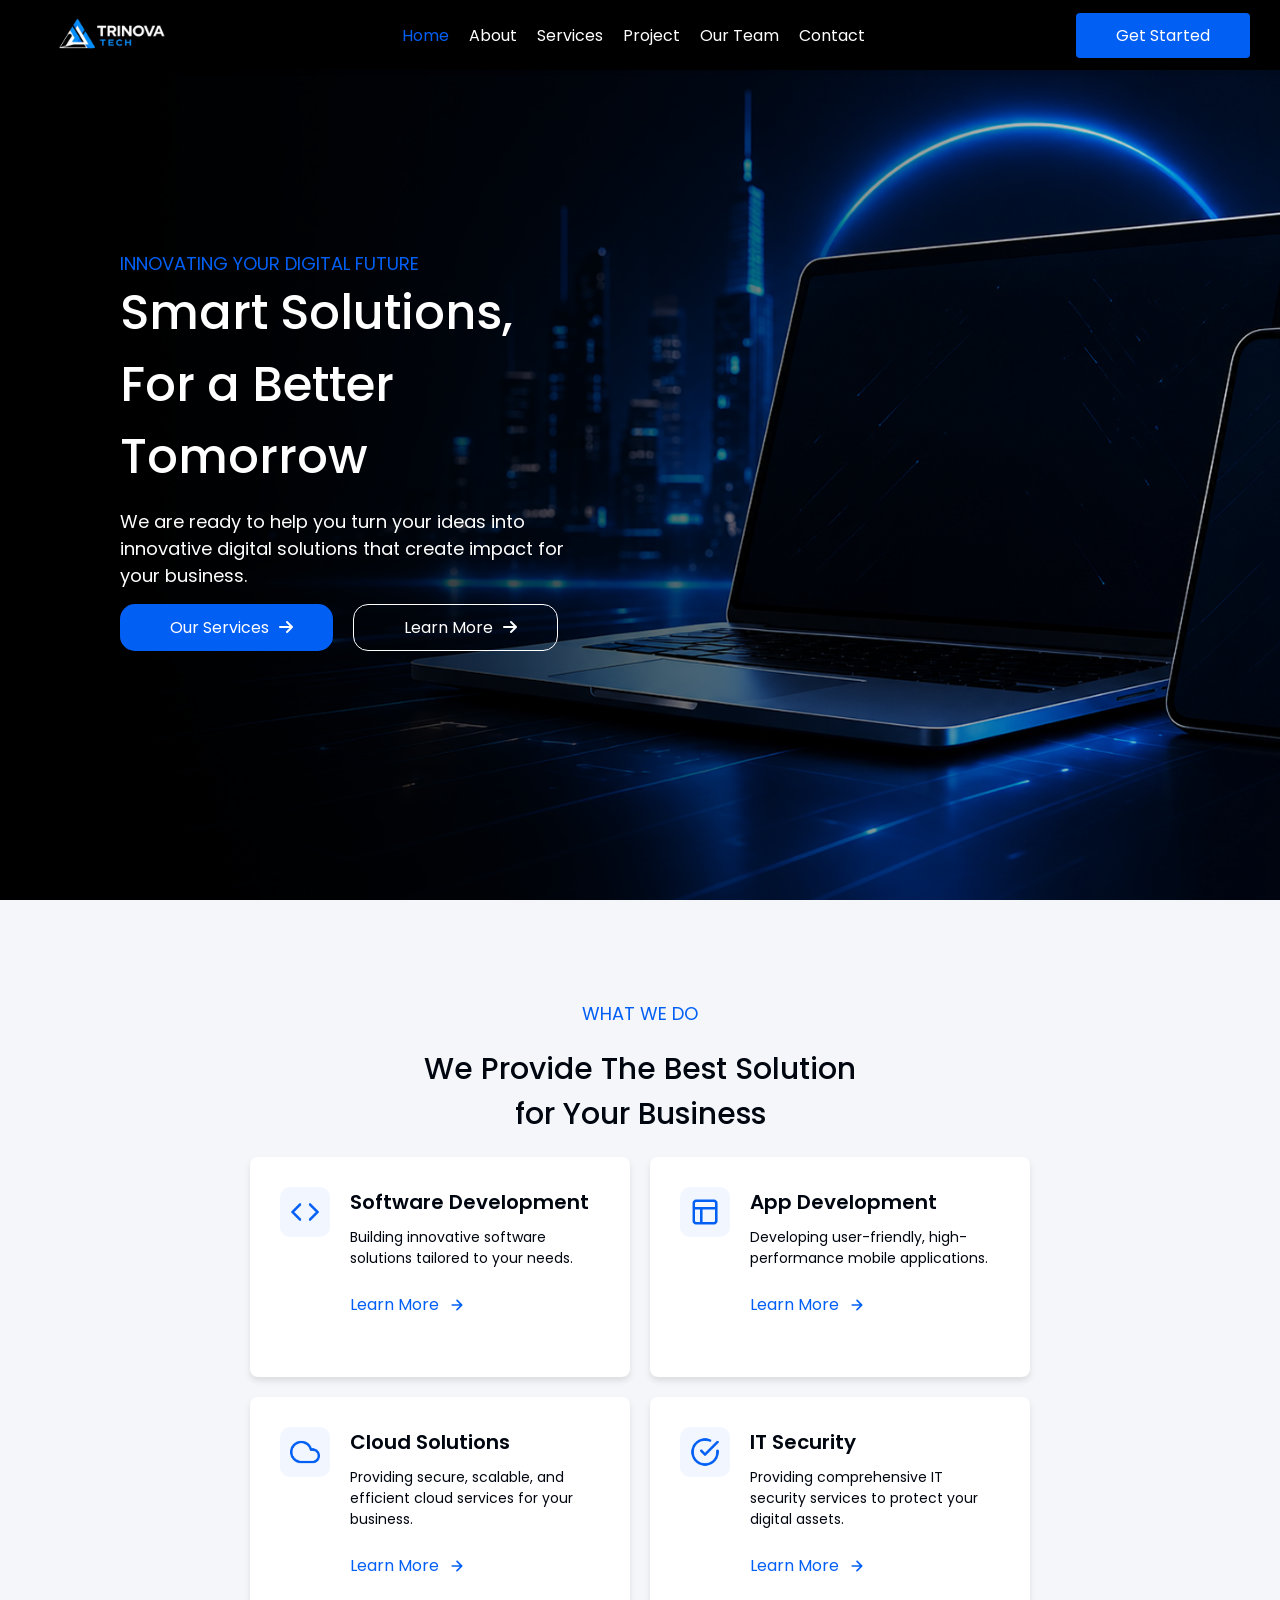
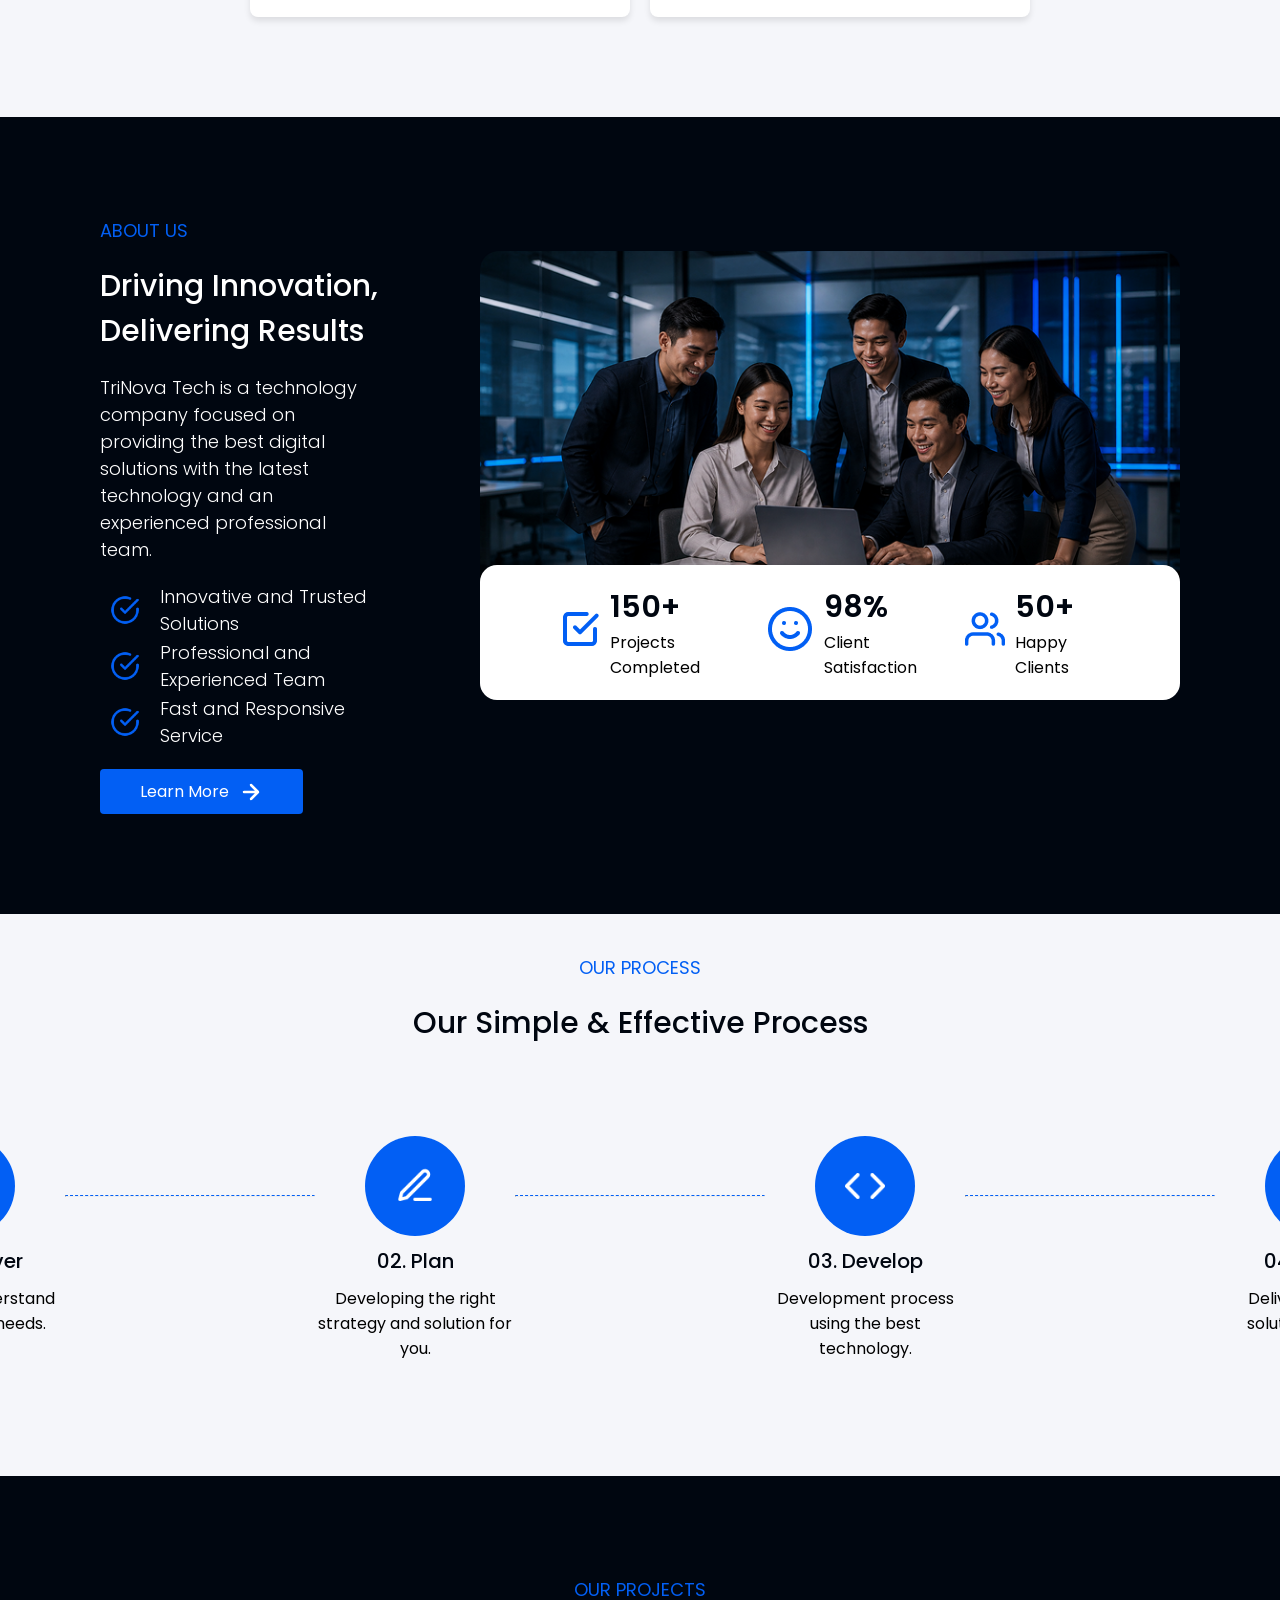
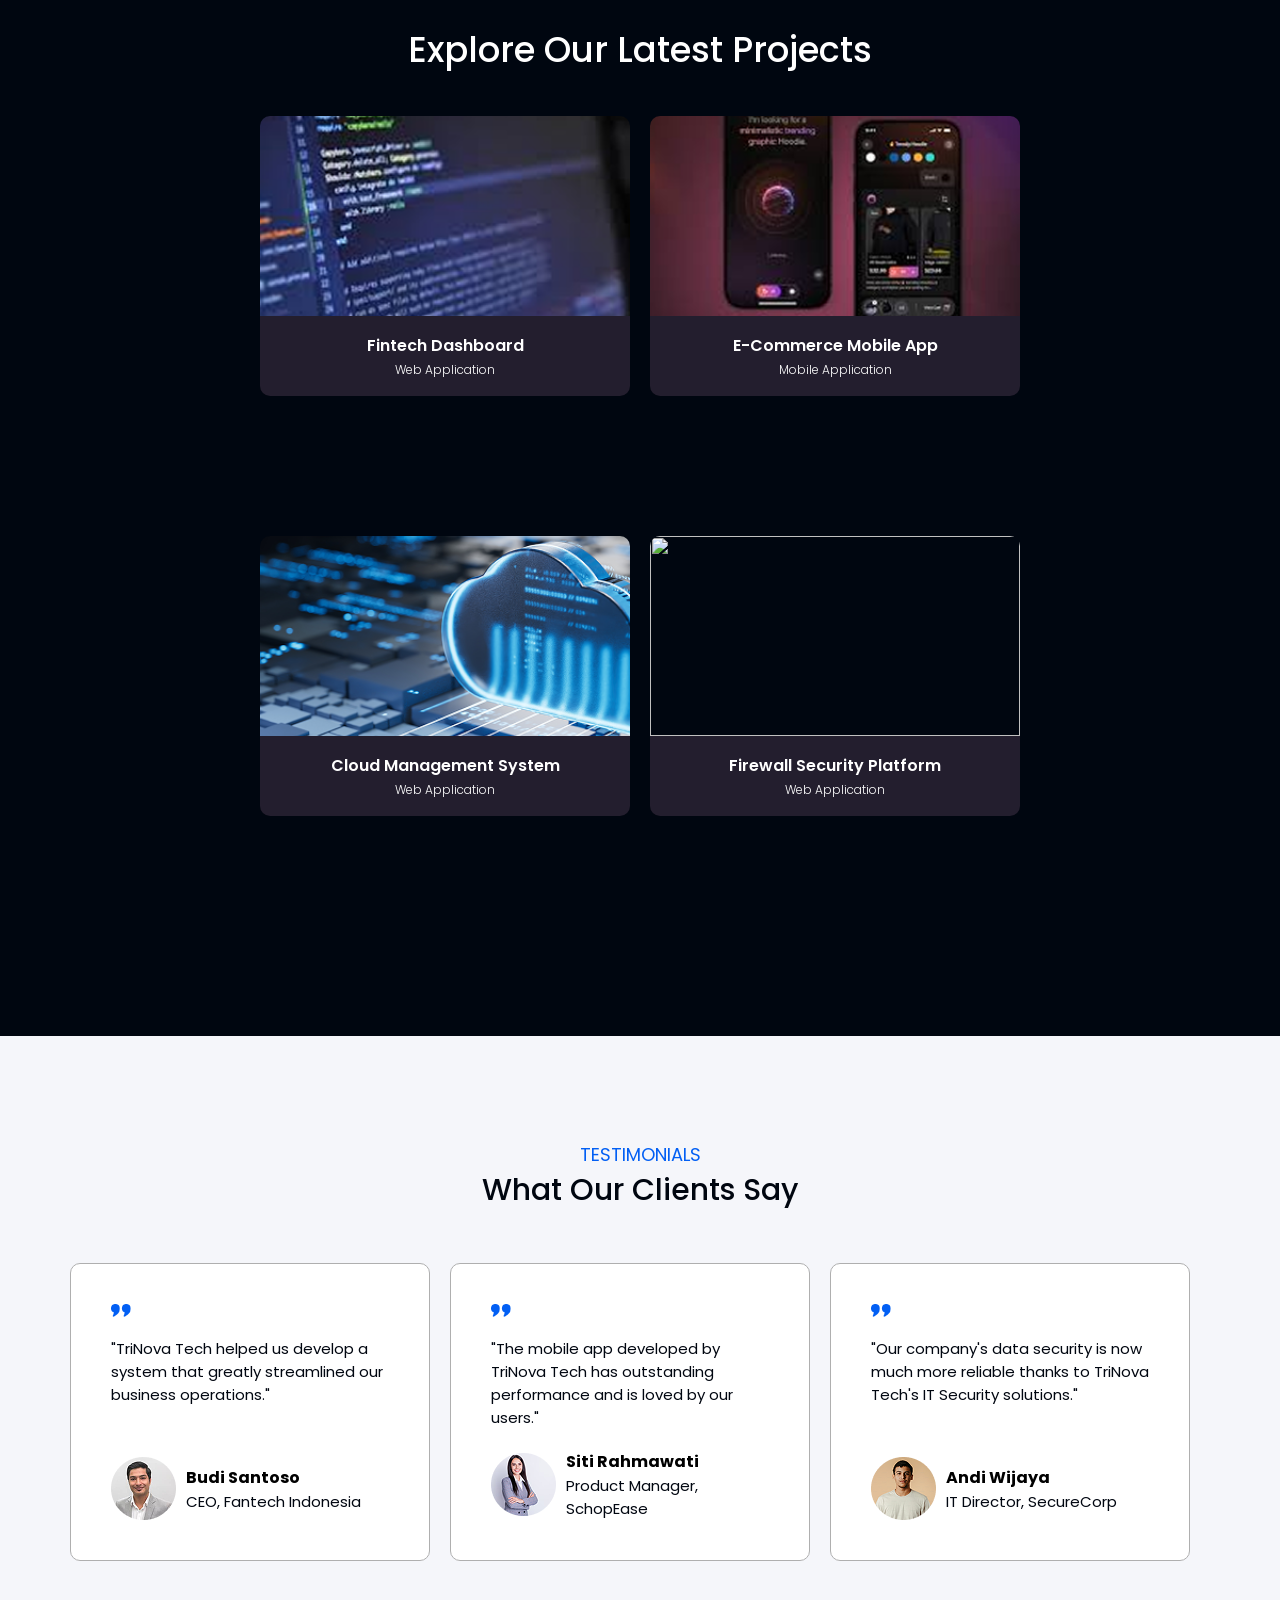
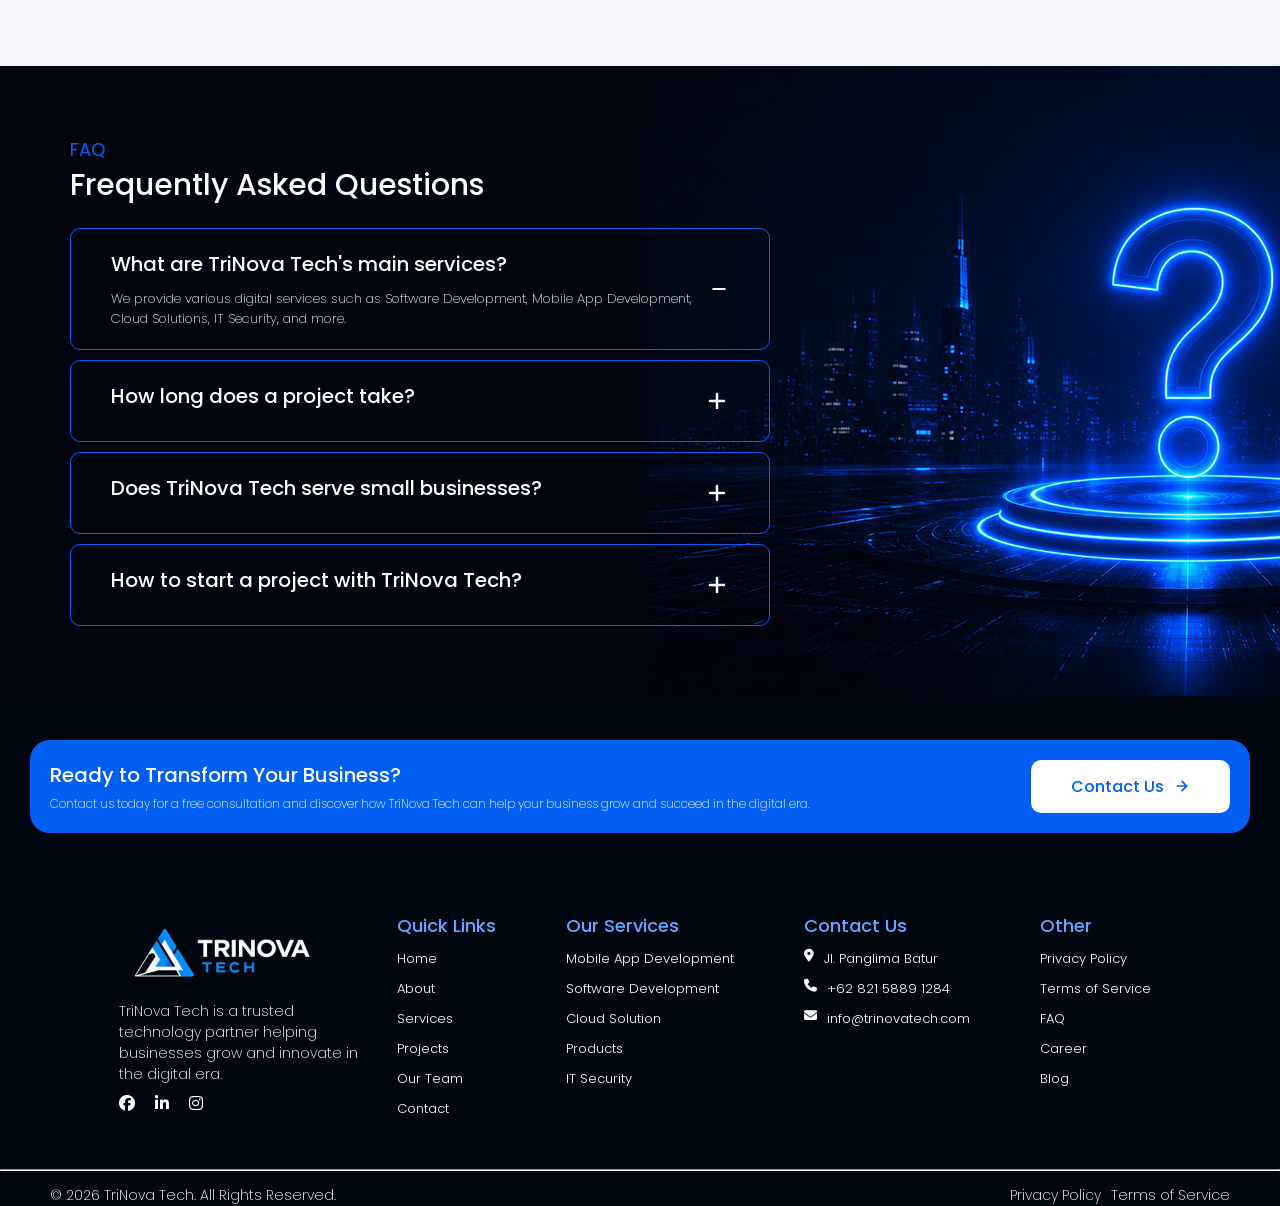
==== commit 90eff786: "img error fix" ====
--- a/index.html
+++ b/index.html
@@ -19,7 +19,7 @@
             <img src="img/logo-text-white.png" alt="Logo" style="width: 160px;">
         </div>
         <ul class="navbar">
-            <li><a href="index.html"   style="color: var(--blue-primary);">Home</a></li>
+            <li><a href="index.html" style="color: var(--blue-primary);">Home</a></li>
             <li><a href="about.html">About</a></li>
             <li><a href="services.html">Services</a></li>
             <li><a href="product.html">Project</a></li>
@@ -52,7 +52,7 @@
             <!-- card 1 -->
             <div class="card reveal">
                 <div class="logo-sect">
-                    <img src="../img/logo/code.png" alt="">
+                    <img src="img/logo/code.png" alt="">
                 </div>
                 <div class="desc-sect">
                     <div class="one">
@@ -60,14 +60,14 @@
                     <p>Building innovative software solutions tailored to your needs.</p>
                     </div>
                     <div class="two">
-                        <div class="cta"><a href="">Learn More</a><img src="../img/logo/arrow-right-blue.png" alt=""></div>
+                        <div class="cta"><a href="">Learn More</a><img src="img/logo/arrow-right-blue.png" alt=""></div>
                     </div>
                 </div>
             </div>
             <!-- card 2 -->
             <div class="card reveal">
                 <div class="logo-sect">
-                    <img src="../img/logo/layout.png" alt="">
+                    <img src="img/logo/layout.png" alt="">
                 </div>
                 <div class="desc-sect">
                     <div class="one">
@@ -75,14 +75,14 @@
                     <p>Developing user-friendly, high-performance mobile applications.</p>
                     </div>
                     <div class="two">
-                        <div class="cta"><a href="">Learn More</a><img src="../img/logo/arrow-right-blue.png" alt=""></div>
+                        <div class="cta"><a href="">Learn More</a><img src="img/logo/arrow-right-blue.png" alt=""></div>
                     </div>
                 </div>
             </div>
             <!-- card 3 -->
             <div class="card reveal">
                 <div class="logo-sect">
-                    <img src="../img/logo/cloud.png" alt="">
+                    <img src="img/logo/cloud.png" alt="">
                 </div>
                 <div class="desc-sect">
                     <div class="one">
@@ -90,14 +90,14 @@
                     <p>Providing secure, scalable, and efficient cloud services for your business.</p>
                     </div>
                     <div class="two">
-                        <div class="cta"><a href="">Learn More</a><img src="../img/logo/arrow-right-blue.png" alt=""></div>
+                        <div class="cta"><a href="">Learn More</a><img src="img/logo/arrow-right-blue.png" alt=""></div>
                     </div>
                 </div>
             </div>
             <!-- card 4 -->
             <div class="card reveal">
                 <div class="logo-sect">
-                    <img src="../img/logo/checklist-circle.png" alt="">
+                    <img src="img/logo/checklist-circle.png" alt="">
                 </div>
                 <div class="desc-sect">
                     <div class="one">
@@ -105,7 +105,7 @@
                     <p>Providing comprehensive IT security services to protect your digital assets.</p>
                     </div>
                     <div class="two">
-                        <div class="cta"><a href="">Learn More</a><img src="../img/logo/arrow-right-blue.png" alt=""></div>
+                        <div class="cta"><a href="">Learn More</a><img src="img/logo/arrow-right-blue.png" alt=""></div>
                     </div>
                 </div>
             </div>
@@ -120,19 +120,19 @@
             <h3 class="reveal">Driving Innovation, <br> Delivering Results</h3>
             <p class="reveal">TriNova Tech is a technology company focused on providing the best digital solutions with the latest technology and an experienced professional team.</p>
             <div class="menu-sect">
-                <div class="sect reveal"><img src="../img/logo/checklist-circle.png" alt=""><p>Innovative and Trusted Solutions</p></div>
-                <div class="sect reveal"><img src="../img/logo/checklist-circle.png" alt=""><p>Professional and Experienced Team</p></div>
-                <div class="sect reveal"><img src="../img/logo/checklist-circle.png" alt=""><p>Fast and Responsive Service</p></div>
+                <div class="sect reveal"><img src="img/logo/checklist-circle.png" alt=""><p>Innovative and Trusted Solutions</p></div>
+                <div class="sect reveal"><img src="img/logo/checklist-circle.png" alt=""><p>Professional and Experienced Team</p></div>
+                <div class="sect reveal"><img src="img/logo/checklist-circle.png" alt=""><p>Fast and Responsive Service</p></div>
             </div>
             <button class="reveal">Learn More <img src="img/logo/arrow-right.png" alt=""></button>
         </div>
         <div class="sect-twoo reveal">
-            <img class="about-img" src="../img/placehorder/img-2.png" alt="">
+            <img class="about-img" src="img/placehorder/img-2.png" alt="">
 
             <div class="menu-sect">
                 <!-- one -->
                 <div class="menu" style="color: black;">
-                    <div class="logo"><img src="../img/logo/checklist-square-blue.png" alt=""></div>
+                    <div class="logo"><img src="img/logo/checklist-square-blue.png" alt=""></div>
                     <div class="desc">
                         <h3>150+</h3>
                         <p>Projects Completed</p>
@@ -140,7 +140,7 @@
                 </div>
                 <!-- one -->
                 <div class="menu" style="color: black;">
-                    <div class="logo"><img src="../img/logo/smile-blue.png" alt=""></div>
+                    <div class="logo"><img src="img/logo/smile-blue.png" alt=""></div>
                     <div class="desc">
                         <h3>98%</h3>
                         <p>Client Satisfaction</p>
@@ -148,7 +148,7 @@
                 </div>
                 <!-- one -->
                 <div class="menu" style="color: black;">
-                    <div class="logo"><img src="../img/logo/users-blue.png" alt=""></div>
+                    <div class="logo"><img src="img/logo/users-blue.png" alt=""></div>
                     <div class="desc">
                         <h3>50+</h3>
                         <p>Happy Clients</p>
@@ -165,25 +165,25 @@
         <h3 class="reveal">Our Simple & Effective Process</h3>
         <div class="sect-menu">
             <div class="s-menu reveal">
-                <div class="logo"><img src="../img/logo/search.png" alt=""></div>
+                <div class="logo"><img src="img/logo/search.png" alt=""></div>
                 <h4>01. Discover</h4>
                 <p>We deeply understand your business needs.</p>
             </div>
             <hr class="reveal">
             <div class="s-menu reveal">
-                <div class="logo"><img src="../img/logo/edit.png" alt=""></div>
+                <div class="logo"><img src="img/logo/edit.png" alt=""></div>
                 <h4>02. Plan</h4>
                 <p>Developing the right strategy and solution for you.</p>
             </div>
             <hr class="reveal">
             <div class="s-menu reveal">
-                <div class="logo"><img src="../img/logo/code-white.png" alt=""></div>
+                <div class="logo"><img src="img/logo/code-white.png" alt=""></div>
                 <h4>03. Develop</h4>
                 <p>Development process using the best technology.</p>
             </div>
             <hr class="reveal">
             <div class="s-menu reveal">
-                <div class="logo"><img src="../img/logo/send.png" alt="" ></div>
+                <div class="logo"><img src="img/logo/send.png" alt=""></div>
                 <h4>04. Deliver</h4>
                 <p>Delivering quality solutions on time.</p>
             </div>
@@ -228,7 +228,7 @@
             <!-- 1 p -->
             <div class="p-menu reveal project-card">
                 <div class="pm-img">
-                    <img src="img/placehorder-2/img 4.png" alt="">
+                    <img src="img/placehorder-2/img4.png" alt="">
                 </div>
                 <div class="pm-desc">
                     <h4>Firewall Security Platform</h4>
@@ -253,7 +253,7 @@
                     <p>"TriNova Tech helped us develop a system that greatly streamlined our business operations."</p>
 
                     <div class="box">
-                        <img src="../img/person/one.png" alt="">
+                        <img src="img/person/one.png" alt="">
                         <div class="desc">
                             <h4>Budi Santoso</h4>
                             <p>CEO, Fantech Indonesia</p>
@@ -267,7 +267,7 @@
                     <p>"The mobile app developed by TriNova Tech has outstanding performance and is loved by our users."</p>
 
                     <div class="box">
-                        <img src="../img/person/two.png" alt="">
+                        <img src="img/person/two.png" alt="">
                         <div class="desc">
                             <h4>Siti Rahmawati</h4>
                             <p>Product Manager, SchopEase</p>
@@ -281,7 +281,7 @@
                     <p>"Our company's data security is now much more reliable thanks to TriNova Tech's IT Security solutions."</p>
 
                     <div class="box">
-                        <img src="../img/person/three.png" alt="">
+                        <img src="img/person/three.png" alt="">
                         <div class="desc">
                             <h4>Andi Wijaya</h4>
                             <p>IT Director, SecureCorp</p>
@@ -295,7 +295,7 @@
                     <p>"Fast, professional service, and the final results are very satisfying."</p>
 
                     <div class="box">
-                        <img src="../img/person/four.png" alt="">
+                        <img src="img/person/four.png" alt="">
                         <div class="desc">
                             <h4>Rina Putri</h4>
                             <p>Founder, StartupX</p>
@@ -309,7 +309,7 @@
                     <p>"Their team was very communicative throughout the project."</p>
 
                     <div class="box">
-                        <img src="../img/person/five.png" alt="">
+                        <img src="img/person/five.png" alt="">
                         <div class="desc">
                             <h4>Dimas Prakoso</h4>
                             <p>CTO, Digital Corp</p>
@@ -323,7 +323,7 @@
                     <p>"TriNova Tech significantly advanced our company's digital transformation."</p>
 
                     <div class="box">
-                        <img src="../img/person/six.png" alt="">
+                        <img src="img/person/six.png" alt="">
                         <div class="desc">
                             <h4>Nadia Salsabila</h4>
                             <p>Manager, Nexa Group</p>
@@ -351,28 +351,28 @@
                         <p class="show">We provide various digital services such as Software Development, Mobile App Development, Cloud Solutions, IT Security, and more.</p>
                     </div>
                     
-                    <img class="toggle-icon" src="../img/logo/minus.png" alt="">
+                    <img class="toggle-icon" src="img/logo/minus.png" alt="">
                 </div>
                 <div class="box reveal">
                     <div class="b-desc">
                         <h4>How long does a project take?</h4>
                         <p>Project timelines vary depending on complexity and requirements. On average, most projects take between 2 to 12 weeks from planning to final delivery.</p>
                     </div>
-                    <img class="toggle-icon" src="../img/logo/plus.png" alt="">
+                    <img class="toggle-icon" src="img/logo/plus.png" alt="">
                 </div>
                 <div class="box reveal">
                     <div class="b-desc">
                         <h4>Does TriNova Tech serve small businesses?</h4>
                         <p>Yes, we work with businesses of all sizes, from startups and small businesses to larger enterprises, providing scalable digital solutions.</p>
                     </div>
-                    <img class="toggle-icon" src="../img/logo/plus.png" alt="">
+                    <img class="toggle-icon" src="img/logo/plus.png" alt="">
                 </div>
                 <div class="box reveal">
                     <div class="b-desc">
                         <h4>How to start a project with TriNova Tech?</h4>
                         <p>You can start by contacting us through our website or consultation form. Our team will discuss your needs and recommend the best solution.</p>
                     </div>
-                    <img class="toggle-icon" src="../img/logo/plus.png" alt="">
+                    <img class="toggle-icon" src="img/logo/plus.png" alt="">
                 </div>
             </div>
         </div>
@@ -460,4 +460,4 @@
     <script src="js/index.js"></script>
     <script src="js/loading.js"></script>
 </body>
-</html>+</html>
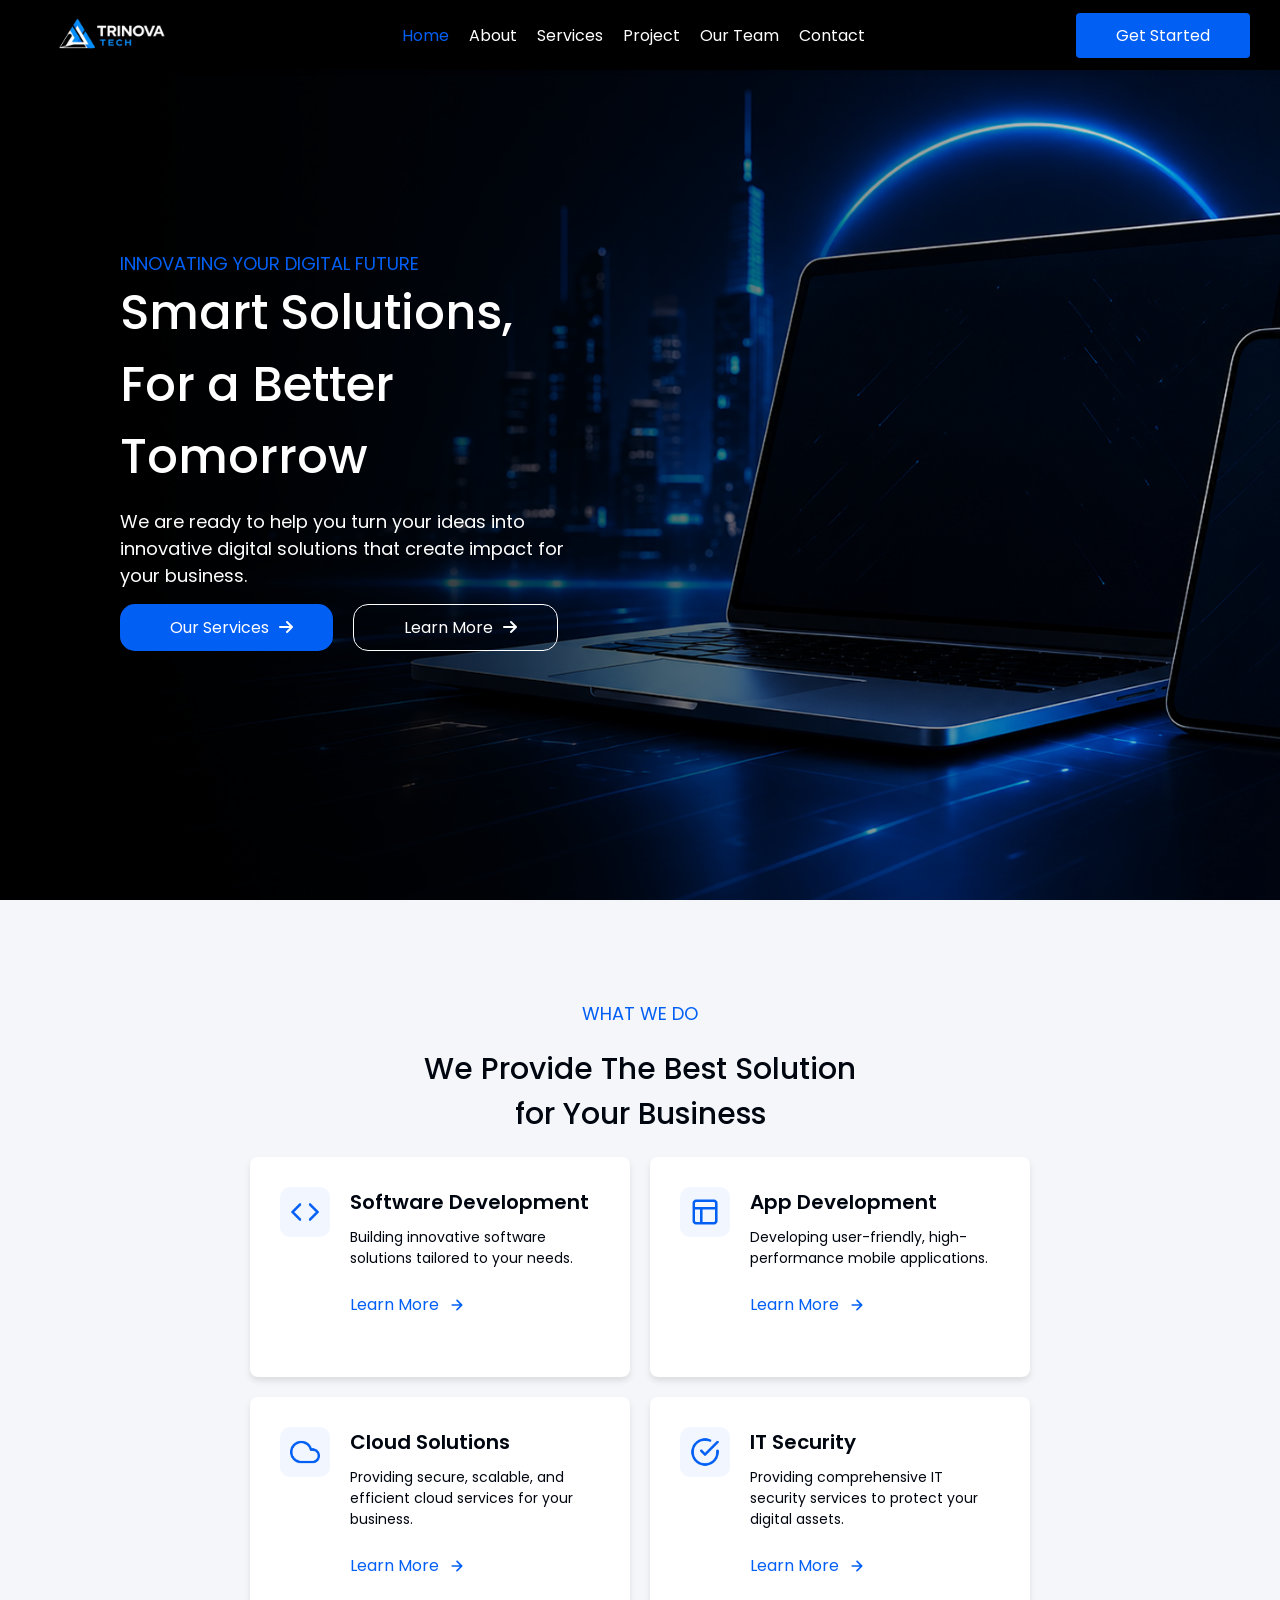
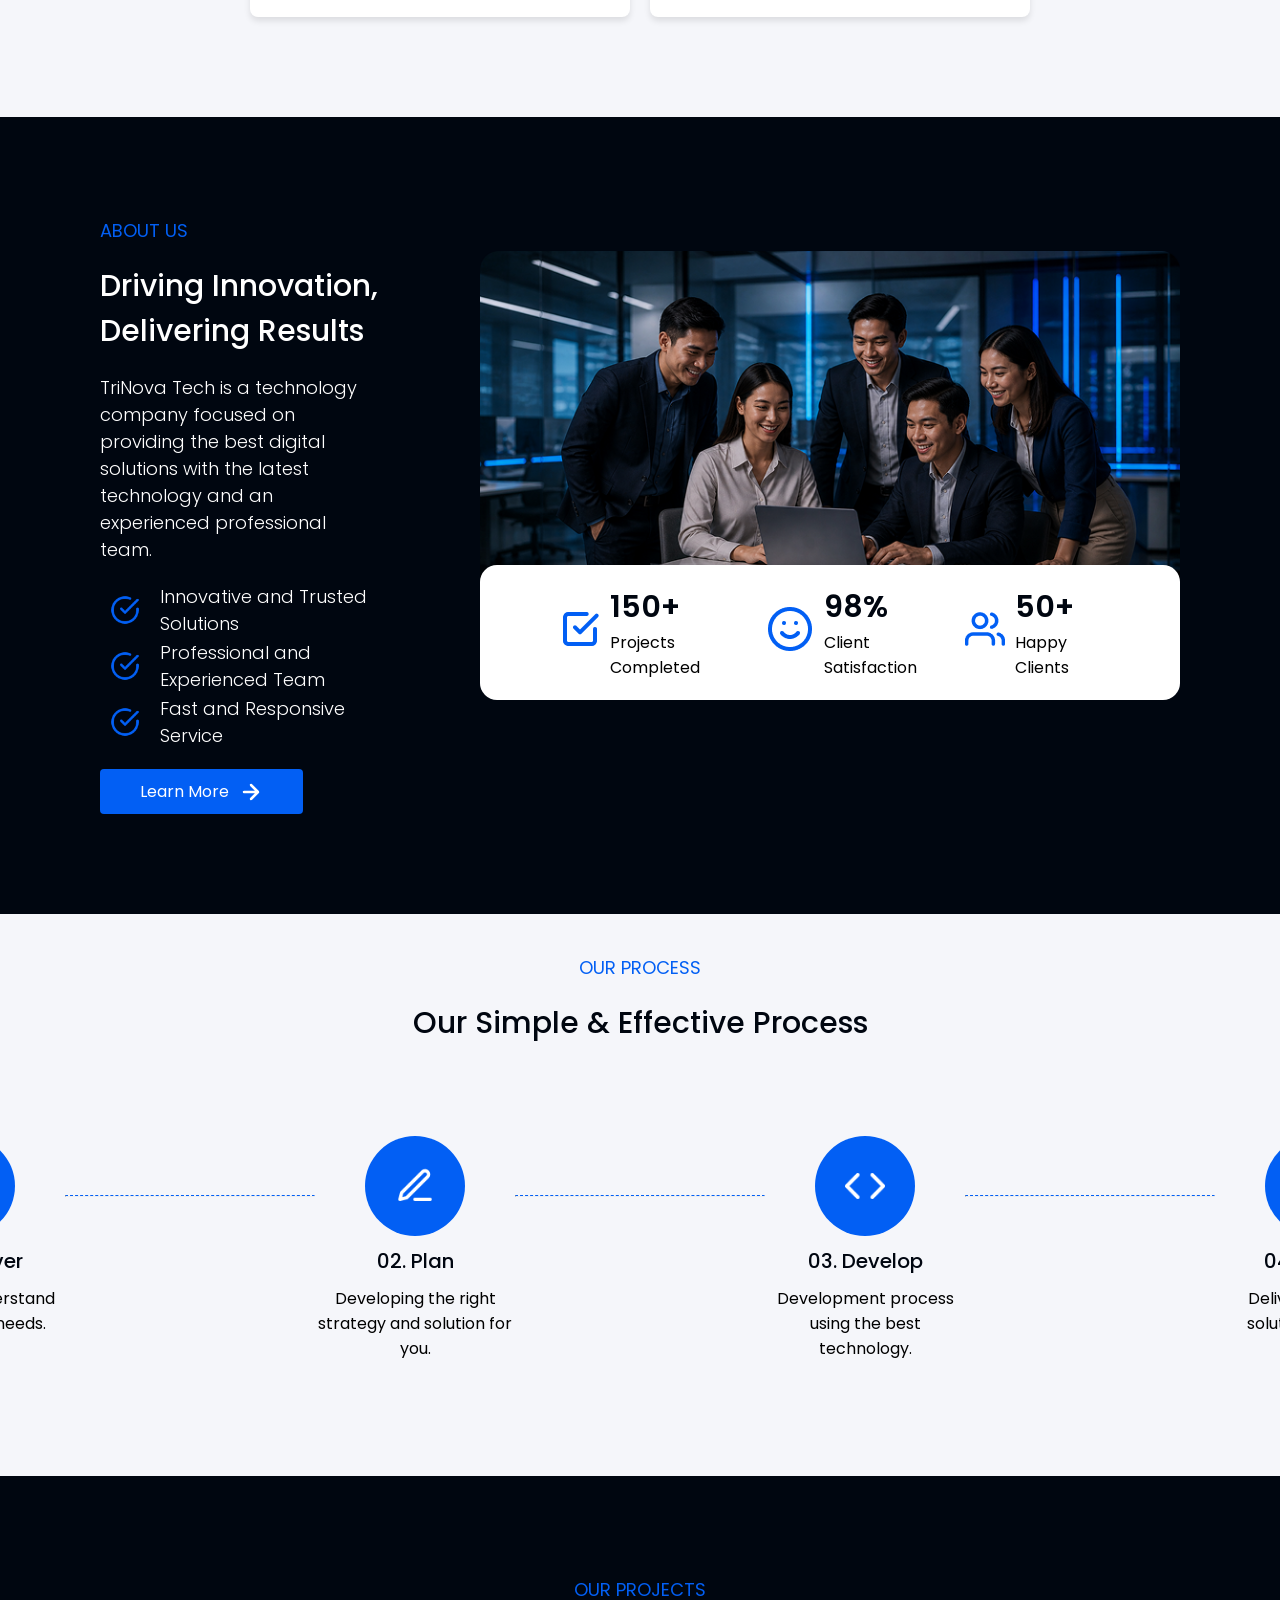
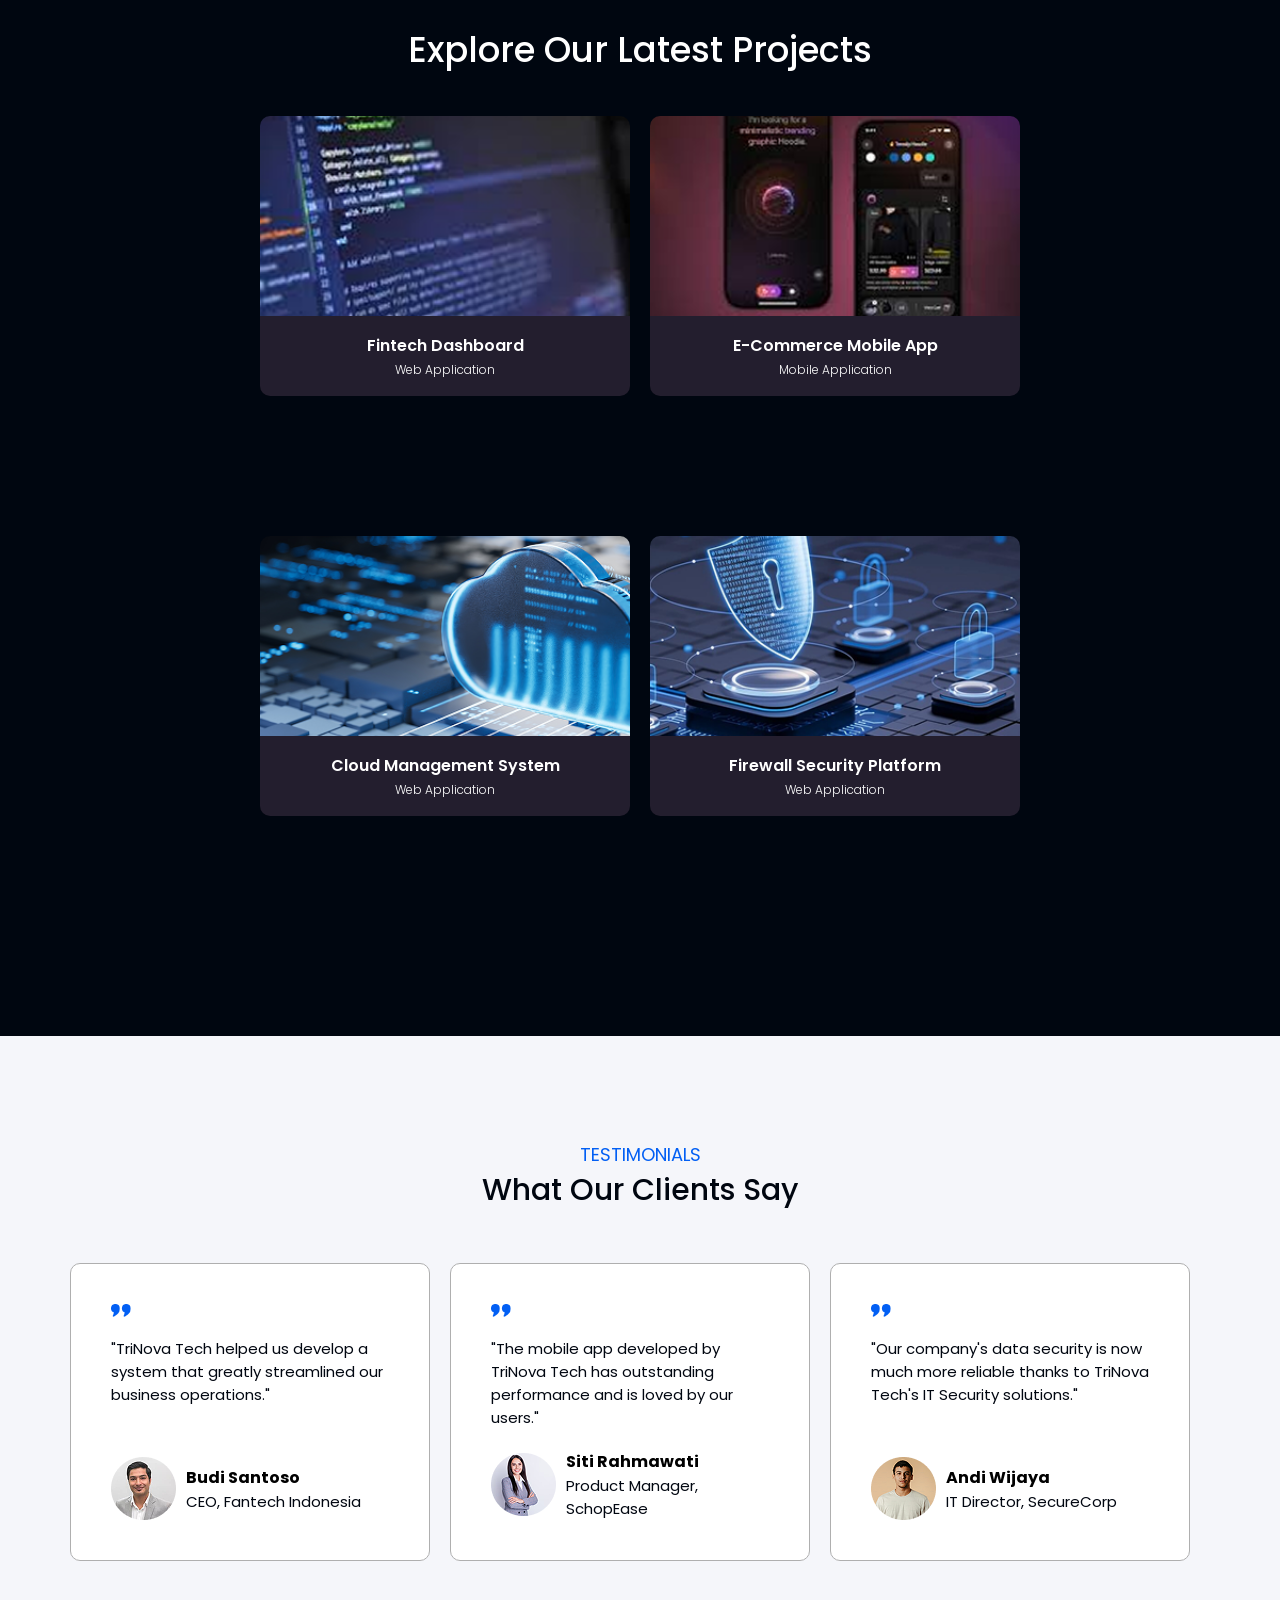
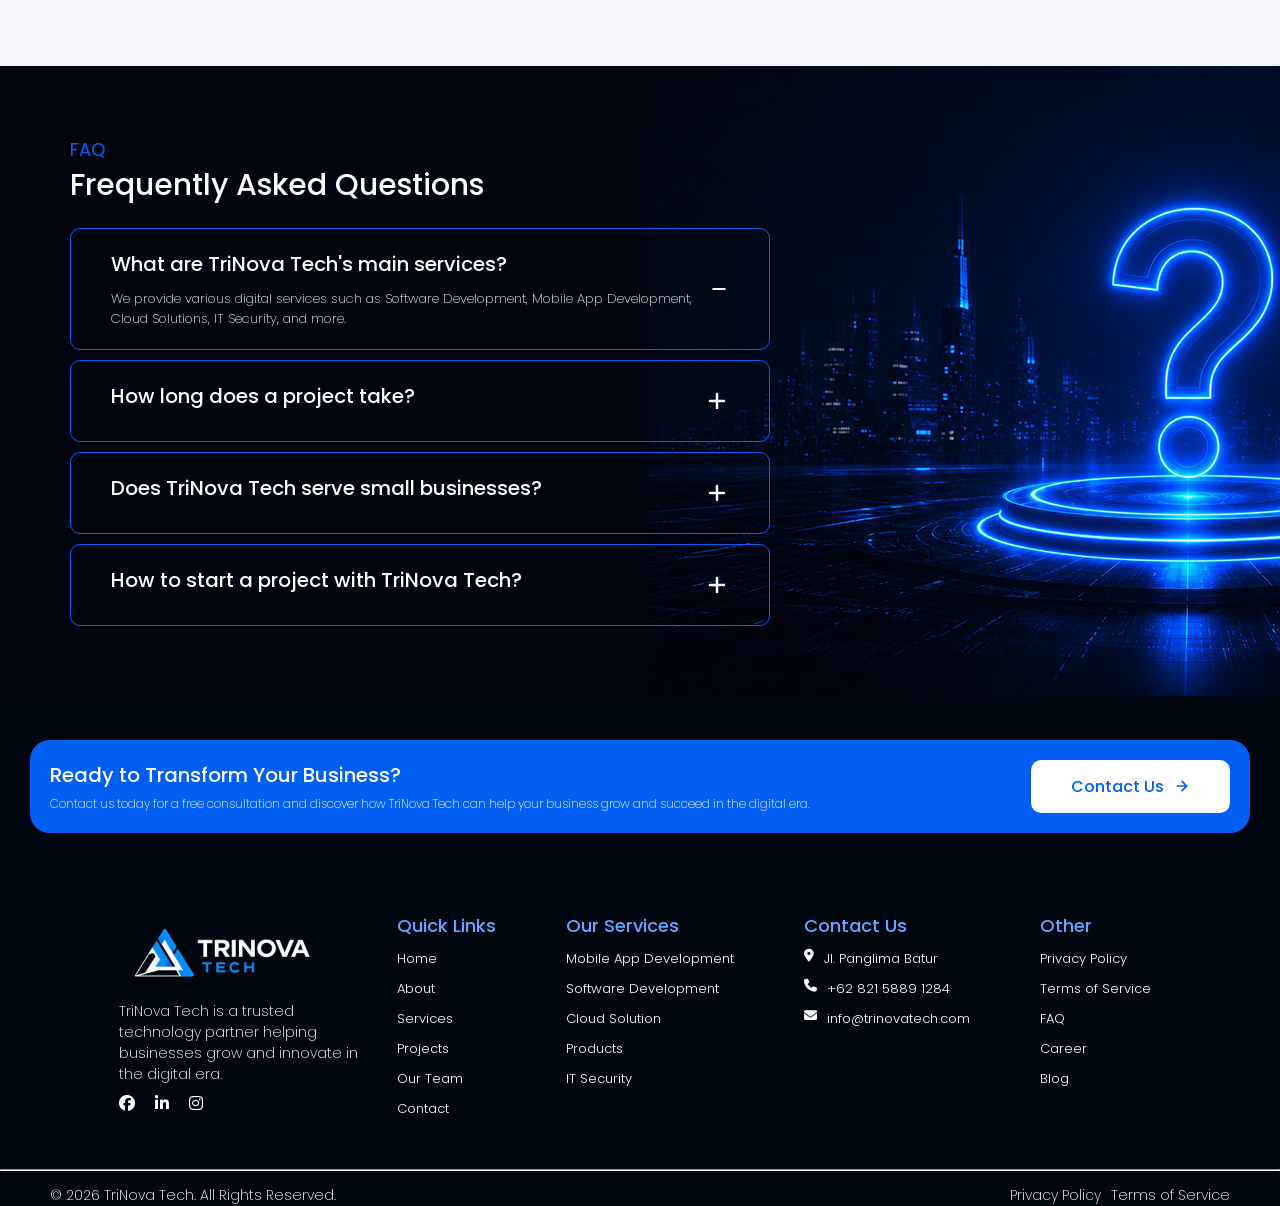
==== commit 5355643f: "img fix" ====
--- a/index.html
+++ b/index.html
@@ -228,7 +228,7 @@
             <!-- 1 p -->
             <div class="p-menu reveal project-card">
                 <div class="pm-img">
-                    <img src="img/placehorder-2/img4.png" alt="">
+                    <img src="img/placehorder-2/img 4.png" alt="">
                 </div>
                 <div class="pm-desc">
                     <h4>Firewall Security Platform</h4>
@@ -237,6 +237,8 @@
             </div>
         </div>  
     </div>
+
+    <!-- testimonial  -->
     <div class="testi">
     <h5 class="reveal">TESTIMONIALS</h5>
     <h3 class="reveal">What Our Clients Say</h3>
